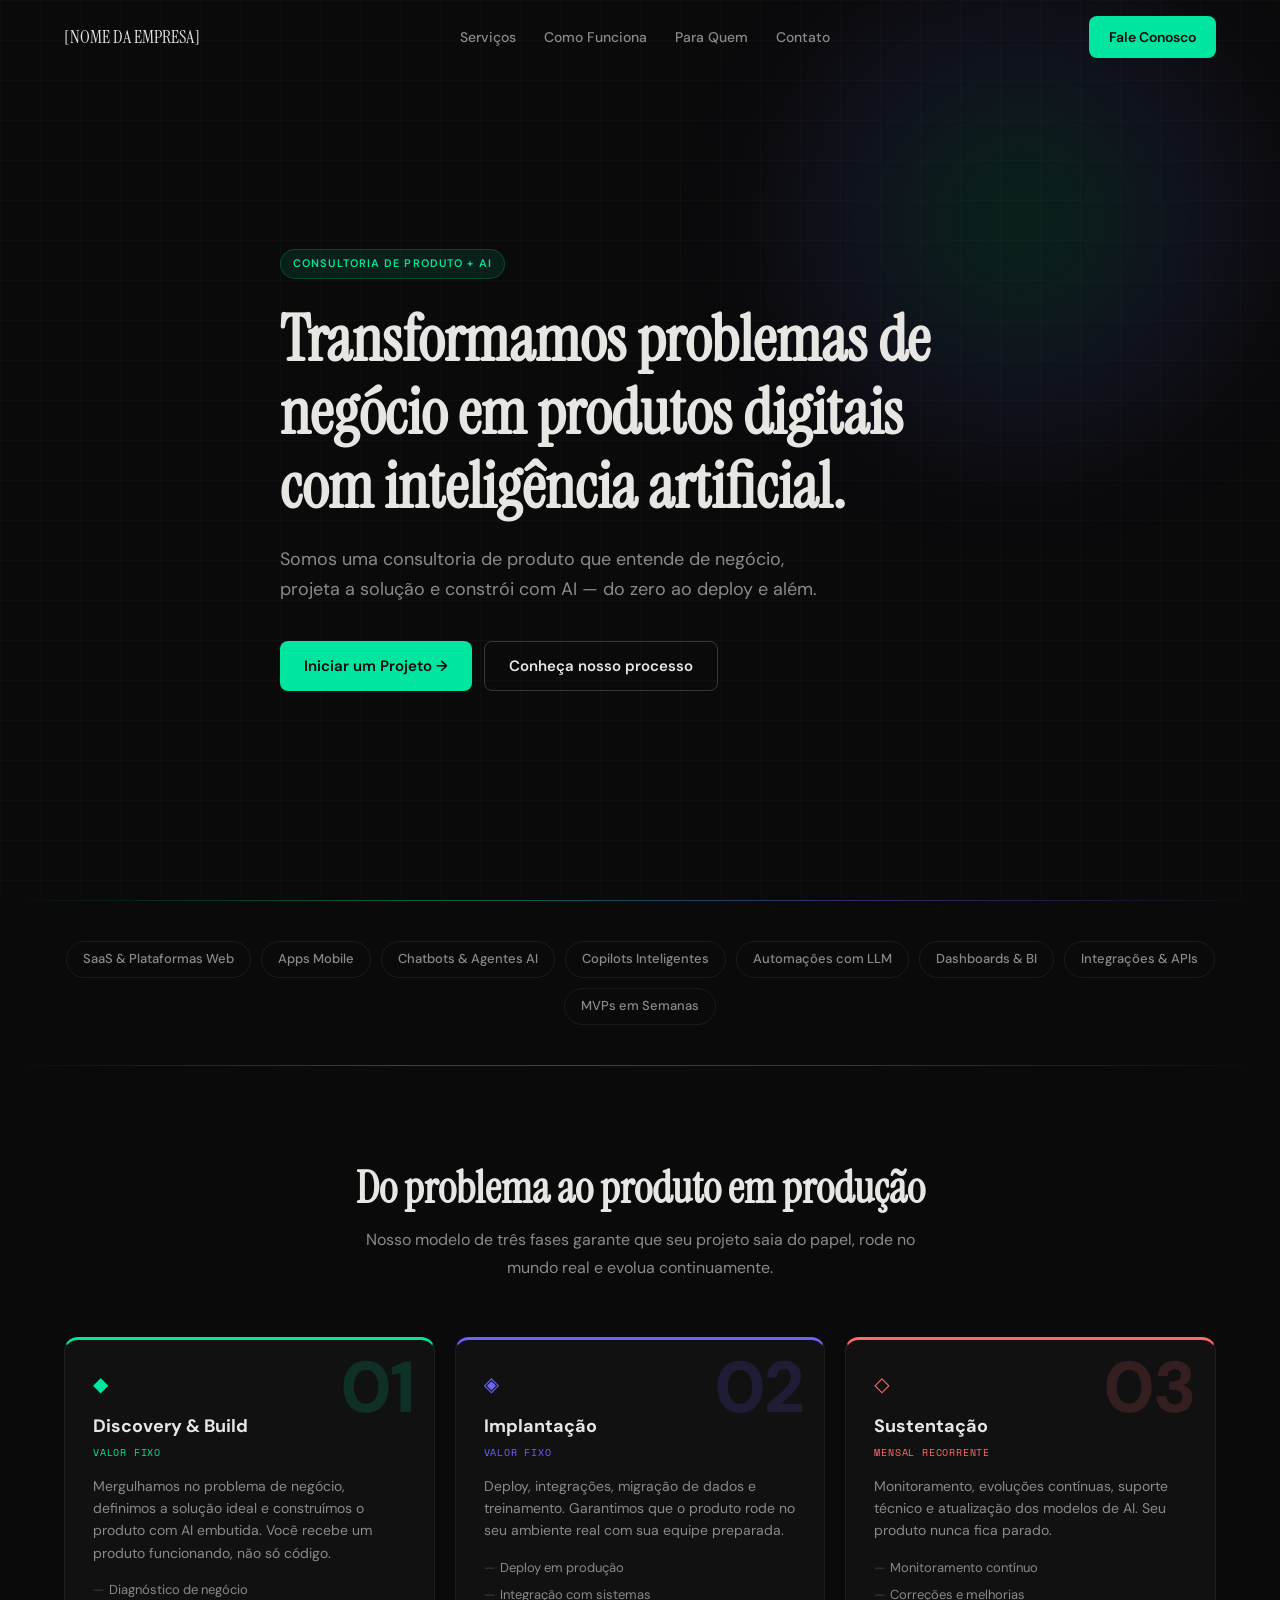
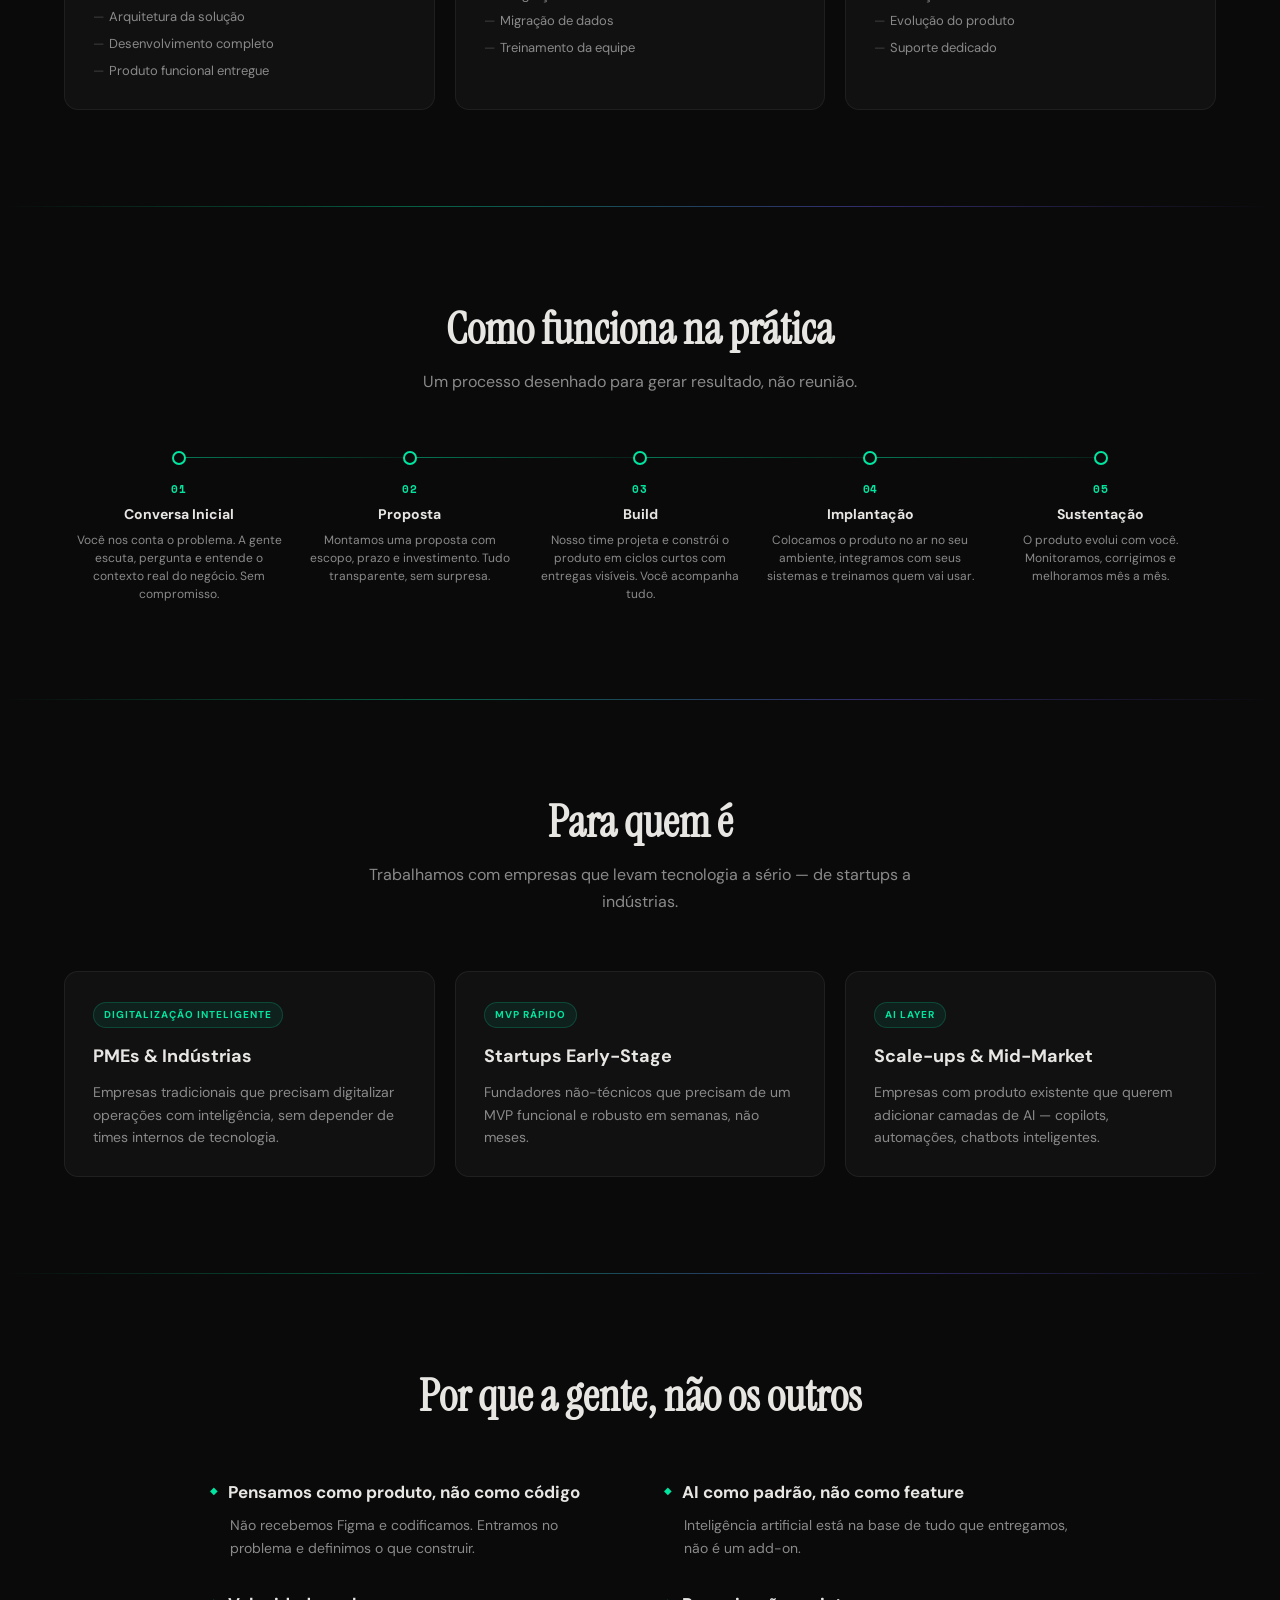
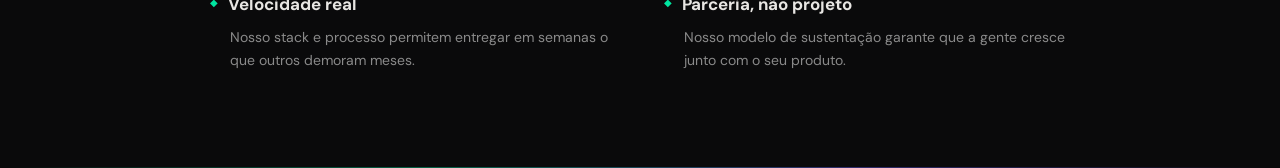
==== index.html @ 880e9a9a "feat: seções para quem e diferenciais" ====
<!DOCTYPE html>
<html lang="pt-BR">
<head>
  <meta charset="UTF-8" />
  <meta name="viewport" content="width=device-width, initial-scale=1.0" />
  <title>[NOME DA EMPRESA] — Consultoria de Produto + AI</title>
  <meta name="description" content="Construímos produtos digitais com AI embutida para empresas que precisam de resultado, não de código." />
  <link rel="preconnect" href="https://fonts.googleapis.com" />
  <link rel="preconnect" href="https://fonts.gstatic.com" crossorigin />
  <link href="https://fonts.googleapis.com/css2?family=Instrument+Serif:ital@0;1&family=DM+Sans:wght@300;400;500;600;700&family=Space+Mono:wght@400;700&display=swap" rel="stylesheet" />
  <link rel="stylesheet" href="styles.css" />
  <noscript>
    <style>.reveal { opacity: 1 !important; transform: none !important; }</style>
  </noscript>
</head>
<body>
  <nav class="navbar" id="navbar">
    <div class="container navbar__inner">
      <a href="#" class="navbar__logo">[NOME DA EMPRESA]</a>
      <ul class="navbar__links" id="navLinks">
        <li><a href="#servicos">Serviços</a></li>
        <li><a href="#como-funciona">Como Funciona</a></li>
        <li><a href="#para-quem">Para Quem</a></li>
        <li><a href="#contato">Contato</a></li>
      </ul>
      <a href="#contato" class="btn btn--primary navbar__cta">Fale Conosco</a>
      <button class="navbar__hamburger" id="hamburger" aria-label="Abrir menu" aria-expanded="false">
        <span></span><span></span><span></span>
      </button>
    </div>
  </nav>
  <section id="hero" class="hero">
    <div class="container hero__inner">
      <div class="hero__content reveal">
        <span class="hero__tag">Consultoria de Produto + AI</span>
        <h1 class="hero__title">Transformamos problemas de negócio em produtos digitais com inteligência artificial.</h1>
        <p class="hero__subtitle">Somos uma consultoria de produto que entende de negócio, projeta a solução e constrói com AI — do zero ao deploy e além.</p>
        <div class="hero__buttons">
          <a href="#contato" class="btn btn--primary">Iniciar um Projeto →</a>
          <a href="#como-funciona" class="btn btn--outline">Conheça nosso processo</a>
        </div>
      </div>
    </div>
    <div class="hero__orb" aria-hidden="true"></div>
  </section>
  <div class="glow-divider"></div>
  <section class="capabilities">
    <div class="container">
      <div class="capabilities__track reveal">
        <span class="cap-tag">SaaS & Plataformas Web</span>
        <span class="cap-tag">Apps Mobile</span>
        <span class="cap-tag">Chatbots & Agentes AI</span>
        <span class="cap-tag">Copilots Inteligentes</span>
        <span class="cap-tag">Automações com LLM</span>
        <span class="cap-tag">Dashboards & BI</span>
        <span class="cap-tag">Integrações & APIs</span>
        <span class="cap-tag">MVPs em Semanas</span>
      </div>
    </div>
  </section>
  <div class="glow-divider"></div>
  <section id="servicos" class="section-services">
    <div class="container">
      <div class="section-header reveal">
        <h2 class="section-title">Do problema ao produto em produção</h2>
        <p class="section-subtitle">Nosso modelo de três fases garante que seu projeto saia do papel, rode no mundo real e evolua continuamente.</p>
      </div>
      <div class="phases-grid">

        <article class="phase-card reveal reveal-delay-1" data-accent="green">
          <div class="phase-card__num" aria-hidden="true">01</div>
          <div class="phase-card__icon">◆</div>
          <h3 class="phase-card__title">Discovery & Build</h3>
          <p class="phase-card__model">Valor fixo</p>
          <p class="phase-card__desc">Mergulhamos no problema de negócio, definimos a solução ideal e construímos o produto com AI embutida. Você recebe um produto funcionando, não só código.</p>
          <ul class="phase-card__list">
            <li>Diagnóstico de negócio</li>
            <li>Arquitetura da solução</li>
            <li>Desenvolvimento completo</li>
            <li>Produto funcional entregue</li>
          </ul>
        </article>

        <article class="phase-card reveal reveal-delay-2" data-accent="purple">
          <div class="phase-card__num" aria-hidden="true">02</div>
          <div class="phase-card__icon">◈</div>
          <h3 class="phase-card__title">Implantação</h3>
          <p class="phase-card__model">Valor fixo</p>
          <p class="phase-card__desc">Deploy, integrações, migração de dados e treinamento. Garantimos que o produto rode no seu ambiente real com sua equipe preparada.</p>
          <ul class="phase-card__list">
            <li>Deploy em produção</li>
            <li>Integração com sistemas</li>
            <li>Migração de dados</li>
            <li>Treinamento da equipe</li>
          </ul>
        </article>

        <article class="phase-card reveal reveal-delay-3" data-accent="coral">
          <div class="phase-card__num" aria-hidden="true">03</div>
          <div class="phase-card__icon">◇</div>
          <h3 class="phase-card__title">Sustentação</h3>
          <p class="phase-card__model">Mensal recorrente</p>
          <p class="phase-card__desc">Monitoramento, evoluções contínuas, suporte técnico e atualização dos modelos de AI. Seu produto nunca fica parado.</p>
          <ul class="phase-card__list">
            <li>Monitoramento contínuo</li>
            <li>Correções e melhorias</li>
            <li>Evolução do produto</li>
            <li>Suporte dedicado</li>
          </ul>
        </article>

      </div>
    </div>
  </section>
  <div class="glow-divider"></div>
  <section id="como-funciona" class="section-how">
    <div class="container">
      <div class="section-header reveal">
        <h2 class="section-title">Como funciona na prática</h2>
        <p class="section-subtitle">Um processo desenhado para gerar resultado, não reunião.</p>
      </div>
      <div class="timeline reveal">
        <div class="timeline__step">
          <div class="timeline__dot" aria-hidden="true"></div>
          <div class="timeline__connector" aria-hidden="true"></div>
          <div class="timeline__content">
            <span class="timeline__num">01</span>
            <h3 class="timeline__title">Conversa Inicial</h3>
            <p class="timeline__desc">Você nos conta o problema. A gente escuta, pergunta e entende o contexto real do negócio. Sem compromisso.</p>
          </div>
        </div>
        <div class="timeline__step">
          <div class="timeline__dot" aria-hidden="true"></div>
          <div class="timeline__connector" aria-hidden="true"></div>
          <div class="timeline__content">
            <span class="timeline__num">02</span>
            <h3 class="timeline__title">Proposta</h3>
            <p class="timeline__desc">Montamos uma proposta com escopo, prazo e investimento. Tudo transparente, sem surpresa.</p>
          </div>
        </div>
        <div class="timeline__step">
          <div class="timeline__dot" aria-hidden="true"></div>
          <div class="timeline__connector" aria-hidden="true"></div>
          <div class="timeline__content">
            <span class="timeline__num">03</span>
            <h3 class="timeline__title">Build</h3>
            <p class="timeline__desc">Nosso time projeta e constrói o produto em ciclos curtos com entregas visíveis. Você acompanha tudo.</p>
          </div>
        </div>
        <div class="timeline__step">
          <div class="timeline__dot" aria-hidden="true"></div>
          <div class="timeline__connector" aria-hidden="true"></div>
          <div class="timeline__content">
            <span class="timeline__num">04</span>
            <h3 class="timeline__title">Implantação</h3>
            <p class="timeline__desc">Colocamos o produto no ar no seu ambiente, integramos com seus sistemas e treinamos quem vai usar.</p>
          </div>
        </div>
        <div class="timeline__step">
          <div class="timeline__dot" aria-hidden="true"></div>
          <div class="timeline__content">
            <span class="timeline__num">05</span>
            <h3 class="timeline__title">Sustentação</h3>
            <p class="timeline__desc">O produto evolui com você. Monitoramos, corrigimos e melhoramos mês a mês.</p>
          </div>
        </div>
      </div>
    </div>
  </section>
  <div class="glow-divider"></div>

  <!-- PARA QUEM -->
  <section id="para-quem" class="section-for-whom">
    <div class="container">
      <div class="section-header reveal">
        <h2 class="section-title">Para quem é</h2>
        <p class="section-subtitle">Trabalhamos com empresas que levam tecnologia a sério — de startups a indústrias.</p>
      </div>
      <div class="segment-grid">

        <article class="segment-card reveal reveal-delay-1">
          <span class="segment-tag">Digitalização inteligente</span>
          <h3 class="segment-title">PMEs & Indústrias</h3>
          <p class="segment-desc">Empresas tradicionais que precisam digitalizar operações com inteligência, sem depender de times internos de tecnologia.</p>
        </article>

        <article class="segment-card reveal reveal-delay-2">
          <span class="segment-tag">MVP rápido</span>
          <h3 class="segment-title">Startups Early-Stage</h3>
          <p class="segment-desc">Fundadores não-técnicos que precisam de um MVP funcional e robusto em semanas, não meses.</p>
        </article>

        <article class="segment-card reveal reveal-delay-3">
          <span class="segment-tag">AI layer</span>
          <h3 class="segment-title">Scale-ups & Mid-Market</h3>
          <p class="segment-desc">Empresas com produto existente que querem adicionar camadas de AI — copilots, automações, chatbots inteligentes.</p>
        </article>

      </div>
    </div>
  </section>
  <div class="glow-divider"></div>

  <!-- DIFERENCIAIS -->
  <section class="section-differentials">
    <div class="container">
      <div class="section-header reveal">
        <h2 class="section-title">Por que a gente, não os outros</h2>
      </div>
      <div class="diff-grid">

        <div class="diff-item reveal reveal-delay-1">
          <h3 class="diff-title">Pensamos como produto, não como código</h3>
          <p class="diff-desc">Não recebemos Figma e codificamos. Entramos no problema e definimos o que construir.</p>
        </div>

        <div class="diff-item reveal reveal-delay-2">
          <h3 class="diff-title">AI como padrão, não como feature</h3>
          <p class="diff-desc">Inteligência artificial está na base de tudo que entregamos, não é um add-on.</p>
        </div>

        <div class="diff-item reveal reveal-delay-1">
          <h3 class="diff-title">Velocidade real</h3>
          <p class="diff-desc">Nosso stack e processo permitem entregar em semanas o que outros demoram meses.</p>
        </div>

        <div class="diff-item reveal reveal-delay-2">
          <h3 class="diff-title">Parceria, não projeto</h3>
          <p class="diff-desc">Nosso modelo de sustentação garante que a gente cresce junto com o seu produto.</p>
        </div>

      </div>
    </div>
  </section>
  <div class="glow-divider"></div>

  <script src="main.js"></script>
</body>
</html>
---- styles.css ----
/* =====================
   DESIGN SYSTEM
   ===================== */
:root {
  --bg-primary: #0A0A0B;
  --bg-card: rgba(255, 255, 255, 0.03);
  --text-primary: #E8E6E3;
  --text-secondary: #8A8A8A;
  --accent-green: #00E5A0;
  --accent-purple: #6C63FF;
  --accent-coral: #FF6B6B;
  --border-subtle: rgba(255, 255, 255, 0.07);
  --border-card: rgba(255, 255, 255, 0.06);
  --max-width: 1200px;
  --font-display: 'Instrument Serif', Georgia, serif;
  --font-body: 'DM Sans', system-ui, sans-serif;
  --font-mono: 'Space Mono', monospace;
}

/* =====================
   RESET & BASE
   ===================== */
*, *::before, *::after { box-sizing: border-box; margin: 0; padding: 0; }
html { scroll-behavior: smooth; }
body {
  background-color: var(--bg-primary);
  color: var(--text-primary);
  font-family: var(--font-body);
  font-size: 16px;
  line-height: 1.6;
  overflow-x: hidden;
}

/* Background grid global */
body::before {
  content: '';
  position: fixed;
  inset: 0;
  background-image:
    linear-gradient(rgba(255,255,255,0.02) 1px, transparent 1px),
    linear-gradient(90deg, rgba(255,255,255,0.02) 1px, transparent 1px);
  background-size: 40px 40px;
  pointer-events: none;
  z-index: 0;
}

/* =====================
   LAYOUT UTILITIES
   ===================== */
.container {
  max-width: var(--max-width);
  margin: 0 auto;
  padding: 0 24px;
  position: relative;
  z-index: 1;
}
section { position: relative; z-index: 1; }

/* =====================
   GLOW DIVIDER
   ===================== */
.glow-divider {
  height: 1px;
  background: linear-gradient(90deg, transparent, var(--accent-green), var(--accent-purple), transparent);
  opacity: 0.4;
  margin: 0;
}

/* =====================
   SCROLL ANIMATION
   ===================== */
.reveal {
  opacity: 0;
  transform: translateY(24px);
  transition: opacity 0.6s ease, transform 0.6s ease;
}
.reveal.visible {
  opacity: 1;
  transform: translateY(0);
}
.reveal-delay-1 { transition-delay: 0.1s; }
.reveal-delay-2 { transition-delay: 0.2s; }
.reveal-delay-3 { transition-delay: 0.3s; }
.reveal-delay-4 { transition-delay: 0.4s; }
.reveal-delay-5 { transition-delay: 0.5s; }

/* Fallback for no-JS and reduced motion */
@media (prefers-reduced-motion: reduce) {
  .reveal {
    opacity: 1;
    transform: none;
    transition: none;
  }
}

/* =====================
   NAVBAR
   ===================== */
.navbar {
  position: fixed;
  top: 0; left: 0; right: 0;
  z-index: 100;
  padding: 16px 0;
  transition: background 0.3s ease, backdrop-filter 0.3s ease, border-color 0.3s ease;
  border-bottom: 1px solid transparent;
}
.navbar.scrolled {
  background: rgba(10, 10, 11, 0.8);
  backdrop-filter: blur(12px);
  -webkit-backdrop-filter: blur(12px);
  border-bottom-color: var(--border-subtle);
}
.navbar__inner {
  display: flex;
  align-items: center;
  gap: 32px;
}
.navbar__logo {
  font-family: var(--font-display);
  font-size: 18px;
  color: var(--text-primary);
  text-decoration: none;
  white-space: nowrap;
}
.navbar__links {
  display: flex;
  list-style: none;
  gap: 28px;
  margin: 0 auto;
}
.navbar__links a {
  color: var(--text-secondary);
  text-decoration: none;
  font-size: 14px;
  font-weight: 500;
  transition: color 0.2s;
}
.navbar__links a:hover { color: var(--text-primary); }
.navbar__cta { flex-shrink: 0; }
.navbar__hamburger {
  display: none;
  flex-direction: column;
  gap: 5px;
  background: none;
  border: none;
  cursor: pointer;
  padding: 4px;
  margin-left: auto;
}
.navbar__hamburger span {
  display: block;
  width: 22px; height: 2px;
  background: var(--text-primary);
  border-radius: 2px;
  transition: transform 0.3s, opacity 0.3s;
}
.navbar__hamburger.open span:nth-child(1) { transform: translateY(7px) rotate(45deg); }
.navbar__hamburger.open span:nth-child(2) { opacity: 0; }
.navbar__hamburger.open span:nth-child(3) { transform: translateY(-7px) rotate(-45deg); }

/* =====================
   BUTTONS (global)
   ===================== */
.btn {
  display: inline-flex;
  align-items: center;
  gap: 6px;
  padding: 10px 20px;
  border-radius: 8px;
  font-family: var(--font-body);
  font-size: 14px;
  font-weight: 600;
  text-decoration: none;
  cursor: pointer;
  border: none;
  transition: transform 0.2s ease, box-shadow 0.2s ease, background 0.2s ease;
}
.btn:hover { transform: scale(1.03); }
.btn--primary {
  background: var(--accent-green);
  color: #0A0A0B;
}
.btn--primary:hover {
  box-shadow: 0 0 20px rgba(0, 229, 160, 0.4);
}
.btn--outline {
  background: transparent;
  color: var(--text-primary);
  border: 1.5px solid rgba(232, 230, 227, 0.2);
}
.btn--outline:hover {
  border-color: rgba(232, 230, 227, 0.5);
}

/* =====================
   MOBILE NAV
   ===================== */
@media (max-width: 768px) {
  .navbar__links {
    position: fixed;
    top: 0; left: 0; right: 0;
    flex-direction: column;
    background: rgba(10, 10, 11, 0.97);
    backdrop-filter: blur(16px);
    padding: 80px 24px 32px;
    gap: 20px;
    transform: translateY(-100%);
    transition: transform 0.3s ease, visibility 0.3s ease;
    z-index: 99;
    visibility: hidden;
    pointer-events: none;
  }
  .navbar__links.open {
    transform: translateY(0);
    visibility: visible;
    pointer-events: auto;
  }
  .navbar__links a { font-size: 18px; }
  .navbar__cta { display: none; }
  .navbar__hamburger { display: flex; }
}

/* =====================
   HERO
   ===================== */
.hero {
  min-height: 100vh;
  display: flex;
  align-items: center;
  padding: 120px 0 80px;
  position: relative;
  overflow: hidden;
}
.hero__inner {
  position: relative;
  z-index: 2;
}
.hero__content {
  max-width: 720px;
}
.hero__tag {
  display: inline-block;
  font-size: 11px;
  font-weight: 600;
  letter-spacing: 0.1em;
  text-transform: uppercase;
  color: var(--accent-green);
  background: rgba(0, 229, 160, 0.1);
  border: 1px solid rgba(0, 229, 160, 0.2);
  padding: 5px 12px;
  border-radius: 20px;
  margin-bottom: 24px;
}
.hero__title {
  font-family: var(--font-display);
  font-size: clamp(36px, 5vw, 64px);
  line-height: 1.15;
  color: var(--text-primary);
  margin-bottom: 20px;
}
.hero__subtitle {
  font-size: 18px;
  color: var(--text-secondary);
  max-width: 560px;
  margin-bottom: 36px;
  line-height: 1.7;
}
.hero__buttons {
  display: flex;
  gap: 12px;
  flex-wrap: wrap;
}
.hero__buttons .btn { font-size: 15px; padding: 12px 24px; }

/* Orb decorativo */
.hero__orb {
  position: absolute;
  top: -80px;
  right: -40px;
  width: 600px;
  height: 600px;
  border-radius: 50%;
  background: radial-gradient(
    circle,
    rgba(0, 229, 160, 0.12) 0%,
    rgba(108, 99, 255, 0.07) 45%,
    transparent 70%
  );
  filter: blur(40px);
  pointer-events: none;
  z-index: 1;
}

@media (max-width: 768px) {
  .hero { padding: 100px 0 60px; }
  .hero__subtitle { font-size: 16px; }
  .hero__orb { width: 300px; height: 300px; top: -40px; right: -80px; }
}

/* =====================
   CAPABILITIES BAR
   ===================== */
.capabilities {
  padding: 40px 0;
}
.capabilities__track {
  display: flex;
  flex-wrap: wrap;
  gap: 10px;
  justify-content: center;
}
.cap-tag {
  font-size: 13px;
  font-weight: 500;
  color: var(--text-secondary);
  border: 1px solid var(--border-subtle);
  padding: 7px 16px;
  border-radius: 20px;
  cursor: default;
  transition: color 0.2s, border-color 0.2s;
  white-space: nowrap;
}
.cap-tag:hover {
  color: var(--accent-green);
  border-color: rgba(0, 229, 160, 0.4);
}

@media (max-width: 768px) {
  .capabilities__track {
    flex-wrap: nowrap;
    overflow-x: auto;
    justify-content: flex-start;
    padding-bottom: 8px;
    scrollbar-width: none;
  }
  .capabilities__track::-webkit-scrollbar { display: none; }
}

/* =====================
   SECTION SHARED
   ===================== */
.section-services,
.section-how,
.section-for-whom,
.section-differentials,
.section-cta {
  padding: 96px 0;
}
.section-header {
  text-align: center;
  margin-bottom: 56px;
}
.section-title {
  font-family: var(--font-display);
  font-size: clamp(28px, 3.5vw, 44px);
  color: var(--text-primary);
  margin-bottom: 12px;
  line-height: 1.2;
}
.section-subtitle {
  font-size: 16px;
  color: var(--text-secondary);
  max-width: 560px;
  margin: 0 auto;
  line-height: 1.7;
}

/* =====================
   PHASE CARDS
   ===================== */
.phases-grid {
  display: grid;
  grid-template-columns: repeat(3, 1fr);
  gap: 20px;
}
.phase-card {
  background: var(--bg-card);
  border: 1px solid var(--border-card);
  border-radius: 14px;
  padding: 28px;
  position: relative;
  overflow: hidden;
  transition: transform 0.25s ease, border-top-color 0.25s ease;
}
/* Top border accent via data-accent */
.phase-card[data-accent="green"] { border-top: 3px solid var(--accent-green); }
.phase-card[data-accent="purple"] { border-top: 3px solid var(--accent-purple); }
.phase-card[data-accent="coral"]  { border-top: 3px solid var(--accent-coral); }

.phase-card:hover { transform: translateY(-4px); }

.phase-card__num {
  position: absolute;
  top: 12px; right: 20px;
  font-family: var(--font-body);
  font-size: 72px;
  font-weight: 800;
  line-height: 1;
  opacity: 0.06;
  color: var(--text-primary);
  pointer-events: none;
  user-select: none;
}
.phase-card[data-accent="green"] .phase-card__num { color: var(--accent-green); opacity: 0.15; }
.phase-card[data-accent="purple"] .phase-card__num { color: var(--accent-purple); opacity: 0.15; }
.phase-card[data-accent="coral"]  .phase-card__num { color: var(--accent-coral); opacity: 0.15; }

.phase-card__icon {
  font-size: 20px;
  margin-bottom: 12px;
}
.phase-card[data-accent="green"] .phase-card__icon { color: var(--accent-green); }
.phase-card[data-accent="purple"] .phase-card__icon { color: var(--accent-purple); }
.phase-card[data-accent="coral"]  .phase-card__icon { color: var(--accent-coral); }

.phase-card__title {
  font-size: 18px;
  font-weight: 700;
  color: var(--text-primary);
  margin-bottom: 4px;
}
.phase-card__model {
  font-family: var(--font-mono);
  font-size: 10px;
  letter-spacing: 0.08em;
  text-transform: uppercase;
  margin-bottom: 14px;
}
.phase-card[data-accent="green"] .phase-card__model { color: var(--accent-green); }
.phase-card[data-accent="purple"] .phase-card__model { color: var(--accent-purple); }
.phase-card[data-accent="coral"]  .phase-card__model { color: var(--accent-coral); }

.phase-card__desc {
  font-size: 14px;
  color: var(--text-secondary);
  line-height: 1.6;
  margin-bottom: 16px;
}
.phase-card__list {
  list-style: none;
  display: flex;
  flex-direction: column;
  gap: 6px;
}
.phase-card__list li {
  font-size: 13px;
  color: var(--text-secondary);
  padding-left: 16px;
  position: relative;
}
.phase-card__list li::before {
  content: '—';
  position: absolute;
  left: 0;
  opacity: 0.4;
}

@media (max-width: 1024px) {
  .phases-grid { grid-template-columns: repeat(2, 1fr); }
}
@media (max-width: 768px) {
  .phases-grid { grid-template-columns: 1fr; }
  .section-services, .section-how, .section-for-whom, .section-differentials, .section-cta { padding: 64px 0; }
}

/* =====================
   TIMELINE — HORIZONTAL (desktop) / VERTICAL (mobile)
   ===================== */
.timeline {
  display: flex;
  flex-direction: row;
  gap: 0;
  position: relative;
}
.timeline__step {
  flex: 1;
  display: flex;
  flex-direction: column;
  align-items: center;
  position: relative;
}
.timeline__dot {
  width: 14px; height: 14px;
  border-radius: 50%;
  border: 2px solid var(--accent-green);
  background: var(--bg-primary);
  position: relative;
  z-index: 2;
  flex-shrink: 0;
}
.timeline__connector {
  position: absolute;
  top: 6px;
  left: 50%;
  width: 100%;
  height: 1px;
  background: linear-gradient(90deg, rgba(0,229,160,0.5), rgba(0,229,160,0.1));
  z-index: 1;
}
.timeline__step:last-child .timeline__connector { display: none; }

.timeline__content {
  margin-top: 16px;
  text-align: center;
  padding: 0 8px;
}
.timeline__num {
  font-family: var(--font-mono);
  font-size: 11px;
  color: var(--accent-green);
  font-weight: 700;
  letter-spacing: 0.08em;
  display: block;
  margin-bottom: 4px;
}
.timeline__title {
  font-size: 14px;
  font-weight: 700;
  color: var(--text-primary);
  margin-bottom: 6px;
}
.timeline__desc {
  font-size: 12px;
  color: var(--text-secondary);
  line-height: 1.5;
}

/* Vertical no mobile */
@media (max-width: 768px) {
  .timeline {
    flex-direction: column;
    padding-left: 20px;
    gap: 0;
  }
  .timeline__step {
    flex-direction: row;
    align-items: flex-start;
    gap: 16px;
    padding-bottom: 28px;
  }
  .timeline__step:last-child { padding-bottom: 0; }
  .timeline__dot {
    margin-top: 3px;
    flex-shrink: 0;
  }
  .timeline__connector {
    top: 14px;
    left: 6px;
    width: 1px;
    height: 100%;
    background: linear-gradient(180deg, rgba(0,229,160,0.5), rgba(0,229,160,0.1));
  }
  .timeline__content {
    margin-top: 0;
    text-align: left;
    padding: 0;
  }
}

/* =====================
   SEGMENT CARDS (Para Quem)
   ===================== */
.segment-grid {
  display: grid;
  grid-template-columns: repeat(3, 1fr);
  gap: 20px;
}
.segment-card {
  background: var(--bg-card);
  border: 1px solid var(--border-card);
  border-radius: 14px;
  padding: 28px;
  transition: border-color 0.25s ease;
}
.segment-card:hover {
  border-color: rgba(0, 229, 160, 0.35);
}
.segment-tag {
  display: inline-block;
  font-size: 10px;
  font-weight: 700;
  letter-spacing: 0.1em;
  text-transform: uppercase;
  color: var(--accent-green);
  background: rgba(0, 229, 160, 0.08);
  border: 1px solid rgba(0, 229, 160, 0.2);
  padding: 4px 10px;
  border-radius: 20px;
  margin-bottom: 14px;
}
.segment-title {
  font-size: 18px;
  font-weight: 700;
  color: var(--text-primary);
  margin-bottom: 10px;
}
.segment-desc {
  font-size: 14px;
  color: var(--text-secondary);
  line-height: 1.6;
}

@media (max-width: 1024px) {
  .segment-grid { grid-template-columns: repeat(2, 1fr); }
}
@media (max-width: 768px) {
  .segment-grid { grid-template-columns: 1fr; }
}

/* =====================
   DIFERENCIAIS (2×2 grid)
   ===================== */
.diff-grid {
  display: grid;
  grid-template-columns: repeat(2, 1fr);
  gap: 32px 48px;
  max-width: 860px;
  margin: 0 auto;
}
.diff-item {}
.diff-title {
  font-size: 17px;
  font-weight: 700;
  color: var(--text-primary);
  margin-bottom: 8px;
  display: flex;
  align-items: flex-start;
  gap: 10px;
}
.diff-title::before {
  content: '◆';
  color: var(--accent-green);
  font-size: 10px;
  margin-top: 4px;
  flex-shrink: 0;
}
.diff-desc {
  font-size: 14px;
  color: var(--text-secondary);
  line-height: 1.6;
  padding-left: 20px;
}

@media (max-width: 768px) {
  .diff-grid { grid-template-columns: 1fr; gap: 24px; }
}
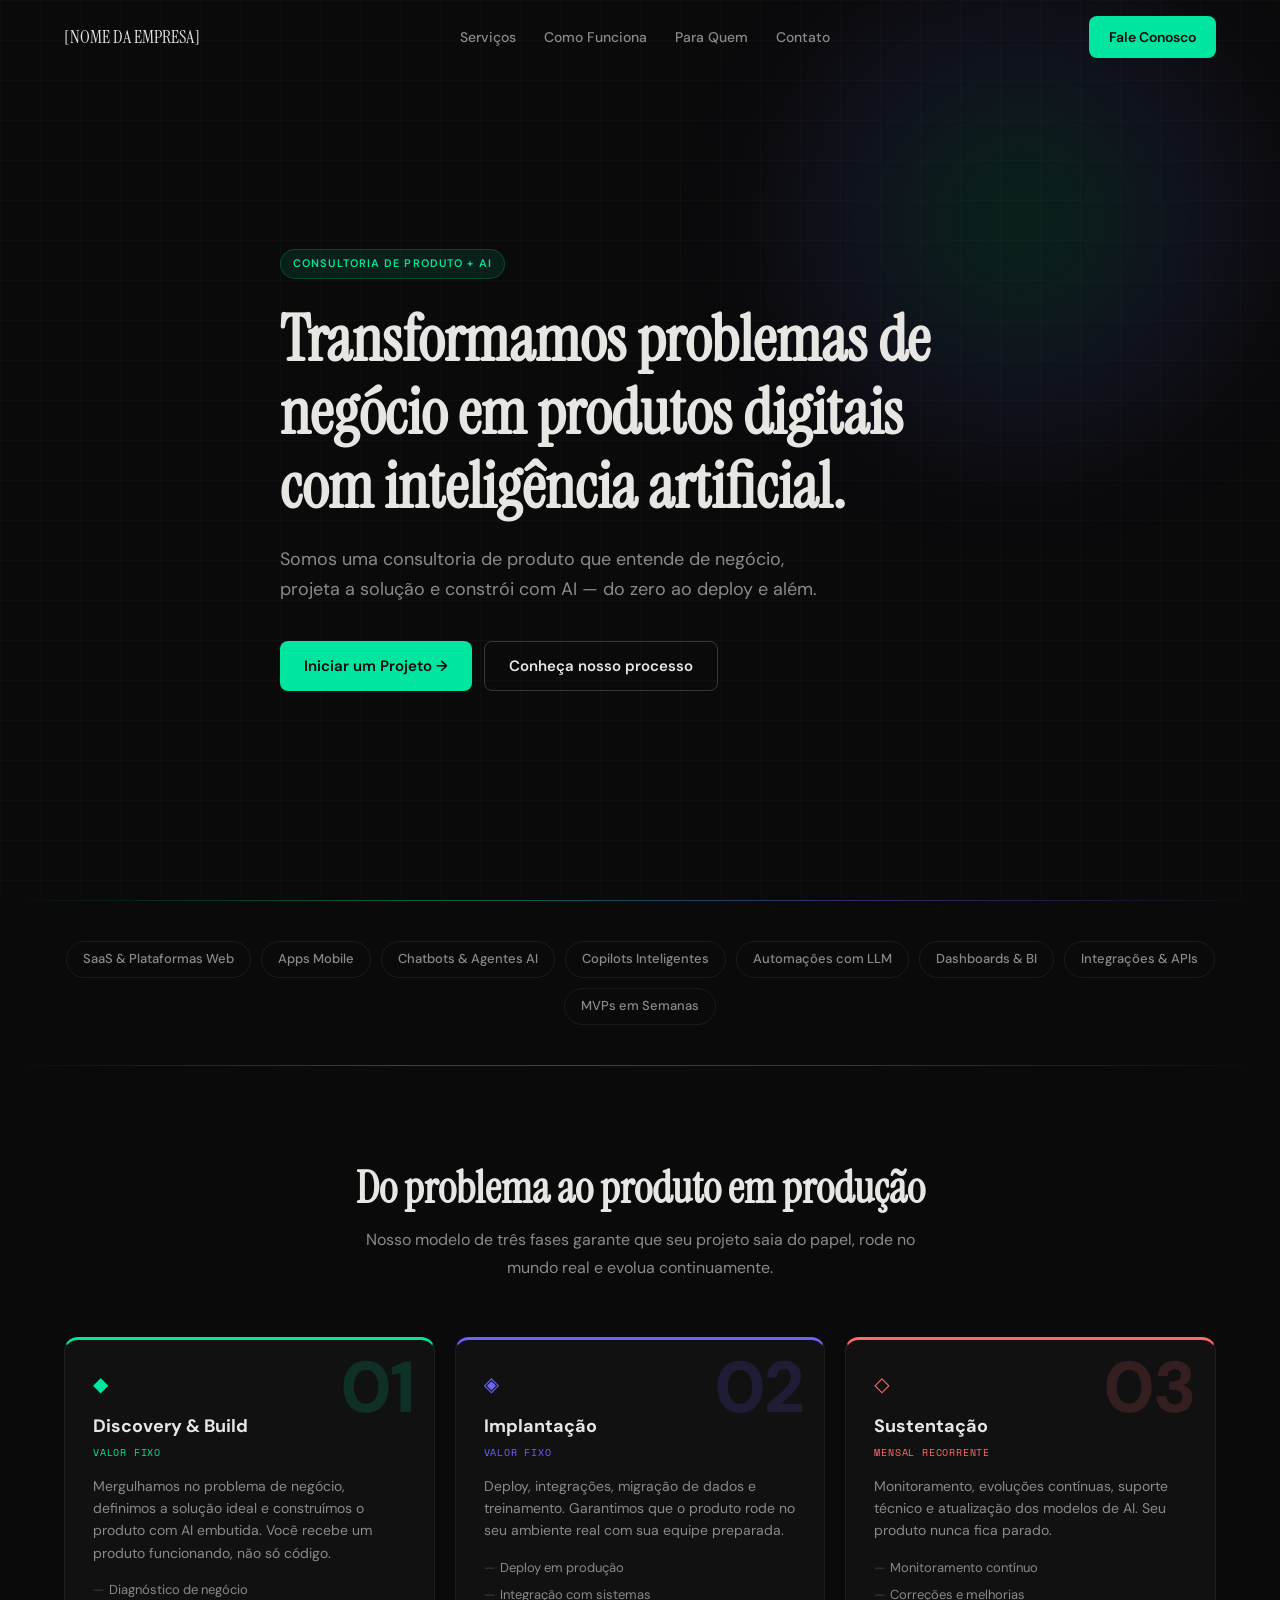
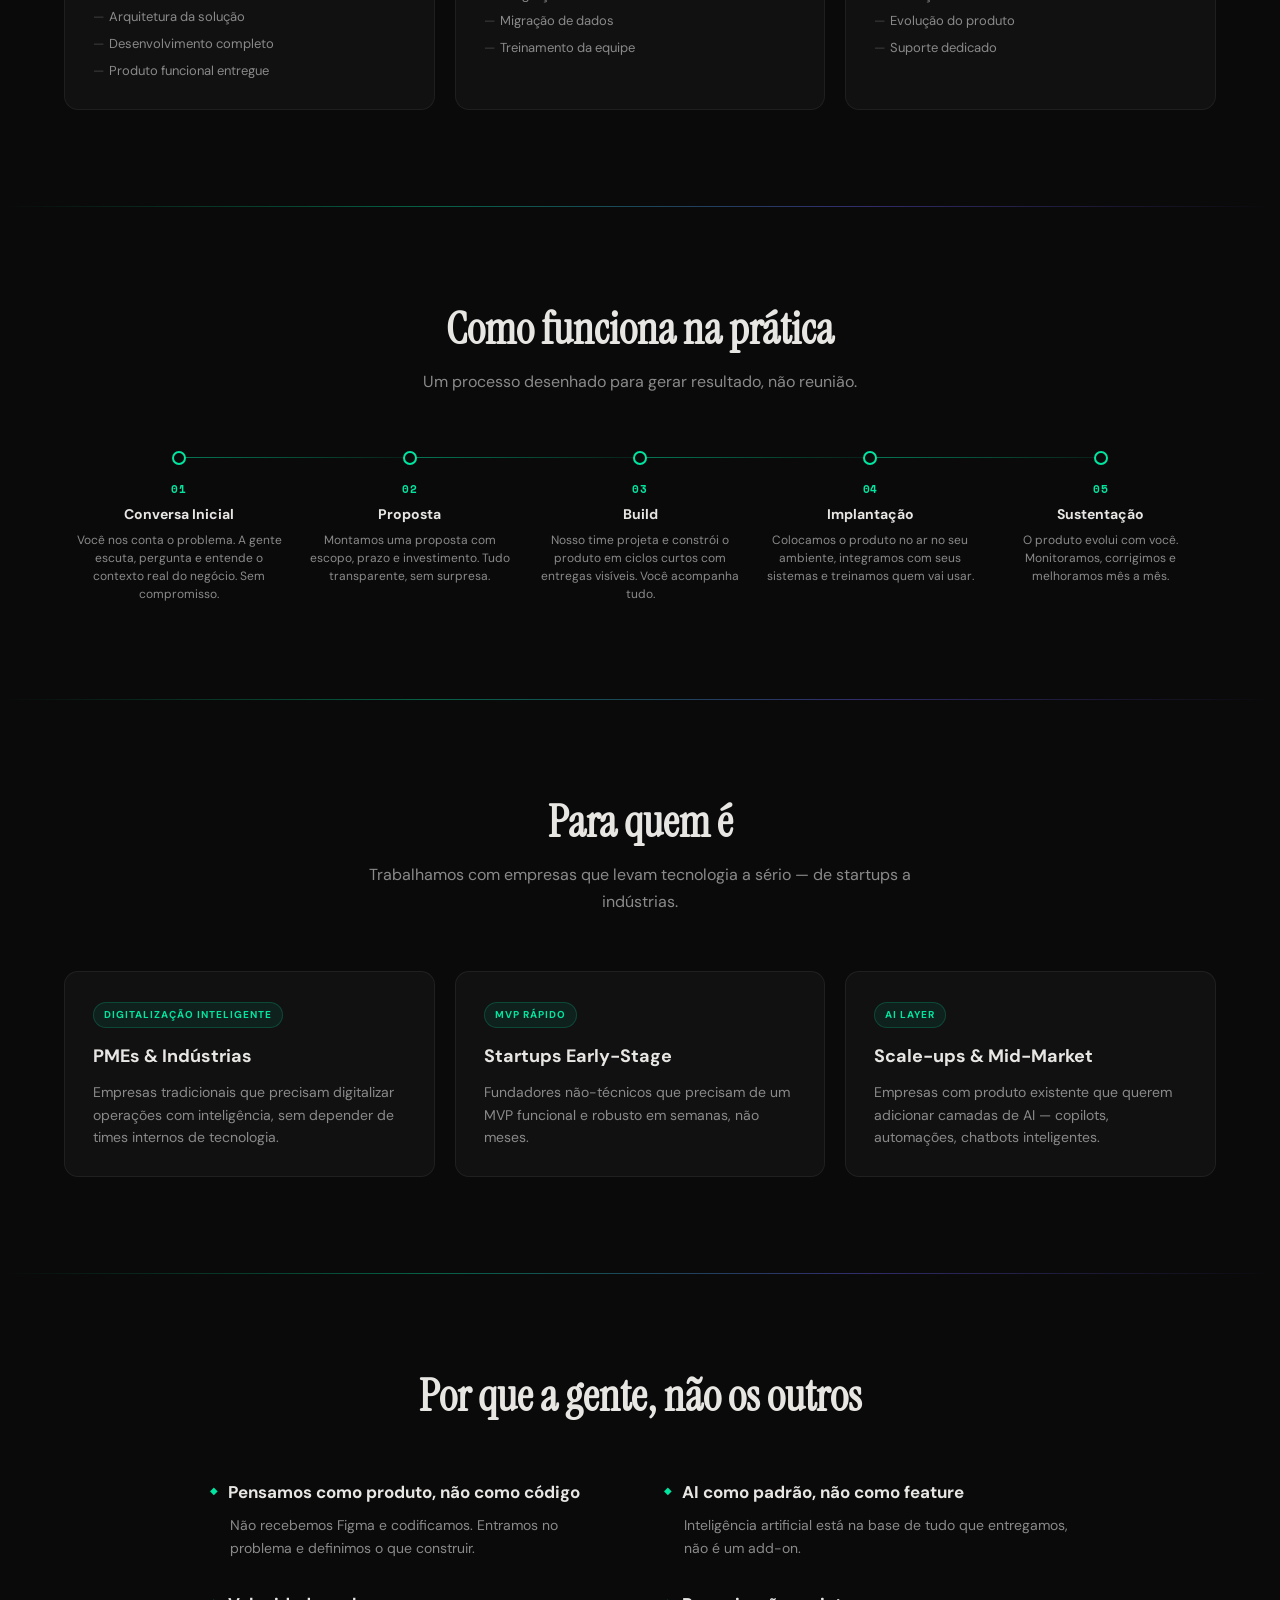
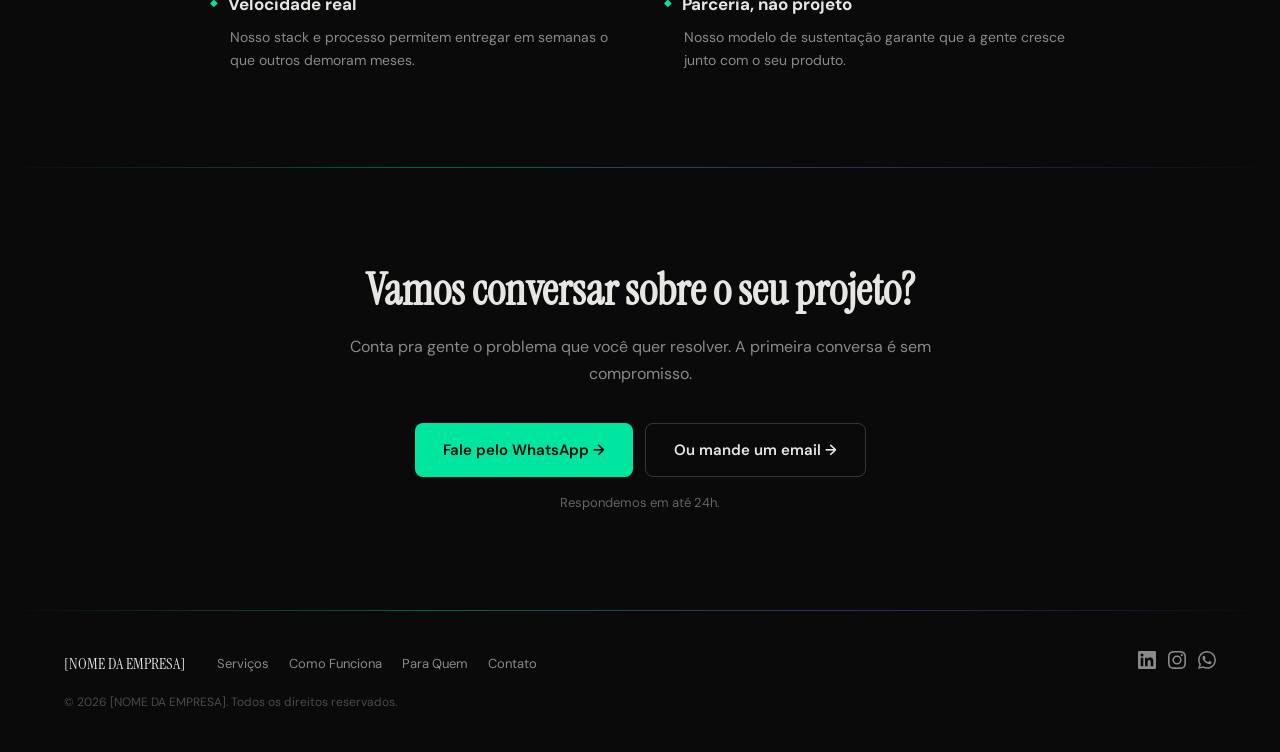
==== commit e1e51263: "feat: seção CTA final e footer com ícones sociais" ====
--- a/index.html
+++ b/index.html
@@ -234,6 +234,47 @@
   </section>
   <div class="glow-divider"></div>
 
+  <!-- CTA FINAL -->
+  <section id="contato" class="section-cta">
+    <div class="container">
+      <div class="cta-inner reveal">
+        <h2 class="cta-title">Vamos conversar sobre o seu projeto?</h2>
+        <p class="cta-subtitle">Conta pra gente o problema que você quer resolver. A primeira conversa é sem compromisso.</p>
+        <div class="cta-buttons">
+          <a href="https://wa.me/5515999999999" class="btn btn--primary btn--large" target="_blank" rel="noopener noreferrer">Fale pelo WhatsApp →</a>
+          <a href="mailto:contato@empresa.com" class="btn btn--outline btn--large">Ou mande um email →</a>
+        </div>
+        <p class="cta-note">Respondemos em até 24h.</p>
+      </div>
+    </div>
+  </section>
+
+  <!-- FOOTER -->
+  <footer class="footer">
+    <div class="glow-divider"></div>
+    <div class="container footer__inner">
+      <a href="#" class="footer__logo">[NOME DA EMPRESA]</a>
+      <nav class="footer__links" aria-label="Links do rodapé">
+        <a href="#servicos">Serviços</a>
+        <a href="#como-funciona">Como Funciona</a>
+        <a href="#para-quem">Para Quem</a>
+        <a href="#contato">Contato</a>
+      </nav>
+      <div class="footer__social">
+        <a href="#" aria-label="LinkedIn" target="_blank" rel="noopener noreferrer">
+          <svg width="18" height="18" viewBox="0 0 24 24" fill="currentColor" aria-hidden="true"><path d="M20.447 20.452h-3.554v-5.569c0-1.328-.027-3.037-1.852-3.037-1.853 0-2.136 1.445-2.136 2.939v5.667H9.351V9h3.414v1.561h.046c.477-.9 1.637-1.85 3.37-1.85 3.601 0 4.267 2.37 4.267 5.455v6.286zM5.337 7.433a2.062 2.062 0 0 1-2.063-2.065 2.064 2.064 0 1 1 2.063 2.065zm1.782 13.019H3.555V9h3.564v11.452zM22.225 0H1.771C.792 0 0 .774 0 1.729v20.542C0 23.227.792 24 1.771 24h20.451C23.2 24 24 23.227 24 22.271V1.729C24 .774 23.2 0 22.222 0h.003z"/></svg>
+        </a>
+        <a href="#" aria-label="Instagram" target="_blank" rel="noopener noreferrer">
+          <svg width="18" height="18" viewBox="0 0 24 24" fill="currentColor" aria-hidden="true"><path d="M12 2.163c3.204 0 3.584.012 4.85.07 3.252.148 4.771 1.691 4.919 4.919.058 1.265.069 1.645.069 4.849 0 3.205-.012 3.584-.069 4.849-.149 3.225-1.664 4.771-4.919 4.919-1.266.058-1.644.07-4.85.07-3.204 0-3.584-.012-4.849-.07-3.26-.149-4.771-1.699-4.919-4.92-.058-1.265-.07-1.644-.07-4.849 0-3.204.013-3.583.07-4.849.149-3.227 1.664-4.771 4.919-4.919 1.266-.057 1.645-.069 4.849-.069zm0-2.163c-3.259 0-3.667.014-4.947.072-4.358.2-6.78 2.618-6.98 6.98-.059 1.281-.073 1.689-.073 4.948 0 3.259.014 3.668.072 4.948.2 4.358 2.618 6.78 6.98 6.98 1.281.058 1.689.072 4.948.072 3.259 0 3.668-.014 4.948-.072 4.354-.2 6.782-2.618 6.979-6.98.059-1.28.073-1.689.073-4.948 0-3.259-.014-3.667-.072-4.947-.196-4.354-2.617-6.78-6.979-6.98-1.281-.059-1.69-.073-4.949-.073zm0 5.838a6.162 6.162 0 1 0 0 12.324 6.162 6.162 0 0 0 0-12.324zM12 16a4 4 0 1 1 0-8 4 4 0 0 1 0 8zm6.406-11.845a1.44 1.44 0 1 0 0 2.881 1.44 1.44 0 0 0 0-2.881z"/></svg>
+        </a>
+        <a href="https://wa.me/5515999999999" aria-label="WhatsApp" target="_blank" rel="noopener noreferrer">
+          <svg width="18" height="18" viewBox="0 0 24 24" fill="currentColor" aria-hidden="true"><path d="M17.472 14.382c-.297-.149-1.758-.867-2.03-.967-.273-.099-.471-.148-.67.15-.197.297-.767.966-.94 1.164-.173.199-.347.223-.644.075-.297-.15-1.255-.463-2.39-1.475-.883-.788-1.48-1.761-1.653-2.059-.173-.297-.018-.458.13-.606.134-.133.298-.347.446-.52.149-.174.198-.298.298-.497.099-.198.05-.371-.025-.52-.075-.149-.669-1.612-.916-2.207-.242-.579-.487-.5-.669-.51-.173-.008-.371-.01-.57-.01-.198 0-.52.074-.792.372-.272.297-1.04 1.016-1.04 2.479 0 1.462 1.065 2.875 1.213 3.074.149.198 2.096 3.2 5.077 4.487.709.306 1.262.489 1.694.625.712.227 1.36.195 1.871.118.571-.085 1.758-.719 2.006-1.413.248-.694.248-1.289.173-1.413-.074-.124-.272-.198-.57-.347m-5.421 7.403h-.004a9.87 9.87 0 0 1-5.031-1.378l-.361-.214-3.741.982.998-3.648-.235-.374a9.86 9.86 0 0 1-1.51-5.26c.001-5.45 4.436-9.884 9.888-9.884 2.64 0 5.122 1.03 6.988 2.898a9.825 9.825 0 0 1 2.893 6.994c-.003 5.45-4.437 9.884-9.885 9.884m8.413-18.297A11.815 11.815 0 0 0 12.05 0C5.495 0 .16 5.335.157 11.892c0 2.096.547 4.142 1.588 5.945L.057 24l6.305-1.654a11.882 11.882 0 0 0 5.683 1.448h.005c6.554 0 11.89-5.335 11.893-11.893a11.821 11.821 0 0 0-3.48-8.413z"/></svg>
+        </a>
+      </div>
+      <p class="footer__copy">© 2026 [NOME DA EMPRESA]. Todos os direitos reservados.</p>
+    </div>
+  </footer>
+
   <script src="main.js"></script>
 </body>
 </html>
--- a/styles.css
+++ b/styles.css
@@ -644,3 +644,108 @@
 @media (max-width: 768px) {
   .diff-grid { grid-template-columns: 1fr; gap: 24px; }
 }
+
+/* =====================
+   CTA FINAL
+   ===================== */
+.section-cta { text-align: center; }
+.cta-inner {
+  max-width: 640px;
+  margin: 0 auto;
+}
+.cta-title {
+  font-family: var(--font-display);
+  font-size: clamp(28px, 3.5vw, 44px);
+  color: var(--text-primary);
+  margin-bottom: 16px;
+  line-height: 1.2;
+}
+.cta-subtitle {
+  font-size: 16px;
+  color: var(--text-secondary);
+  margin-bottom: 36px;
+  line-height: 1.7;
+}
+.cta-buttons {
+  display: flex;
+  gap: 12px;
+  justify-content: center;
+  flex-wrap: wrap;
+  margin-bottom: 16px;
+}
+.btn--large { font-size: 15px; padding: 14px 28px; }
+.cta-note {
+  font-size: 13px;
+  color: var(--text-secondary);
+  opacity: 0.7;
+}
+
+/* =====================
+   FOOTER
+   ===================== */
+.footer {
+  padding-bottom: 40px;
+}
+.footer__inner {
+  padding-top: 40px;
+  display: grid;
+  grid-template-columns: auto 1fr auto;
+  grid-template-rows: auto auto;
+  align-items: center;
+  gap: 16px 32px;
+}
+.footer__logo {
+  font-family: var(--font-display);
+  font-size: 16px;
+  color: var(--text-primary);
+  text-decoration: none;
+  grid-column: 1;
+  grid-row: 1;
+}
+.footer__links {
+  display: flex;
+  gap: 20px;
+  flex-wrap: wrap;
+  grid-column: 2;
+  grid-row: 1;
+}
+.footer__links a {
+  font-size: 13px;
+  color: var(--text-secondary);
+  text-decoration: none;
+  transition: color 0.2s;
+}
+.footer__links a:hover { color: var(--text-primary); }
+.footer__social {
+  display: flex;
+  gap: 12px;
+  align-items: center;
+  grid-column: 3;
+  grid-row: 1;
+}
+.footer__social a {
+  color: var(--text-secondary);
+  transition: color 0.2s;
+}
+.footer__social a:hover { color: var(--accent-green); }
+.footer__copy {
+  font-size: 12px;
+  color: var(--text-secondary);
+  opacity: 0.5;
+  grid-column: 1 / -1;
+  grid-row: 2;
+}
+
+@media (max-width: 768px) {
+  .footer__inner {
+    grid-template-columns: 1fr;
+    grid-template-rows: auto;
+    justify-items: center;
+    text-align: center;
+    gap: 20px;
+  }
+  .footer__logo, .footer__links, .footer__social, .footer__copy {
+    grid-column: 1; grid-row: auto;
+  }
+  .footer__links { justify-content: center; }
+}
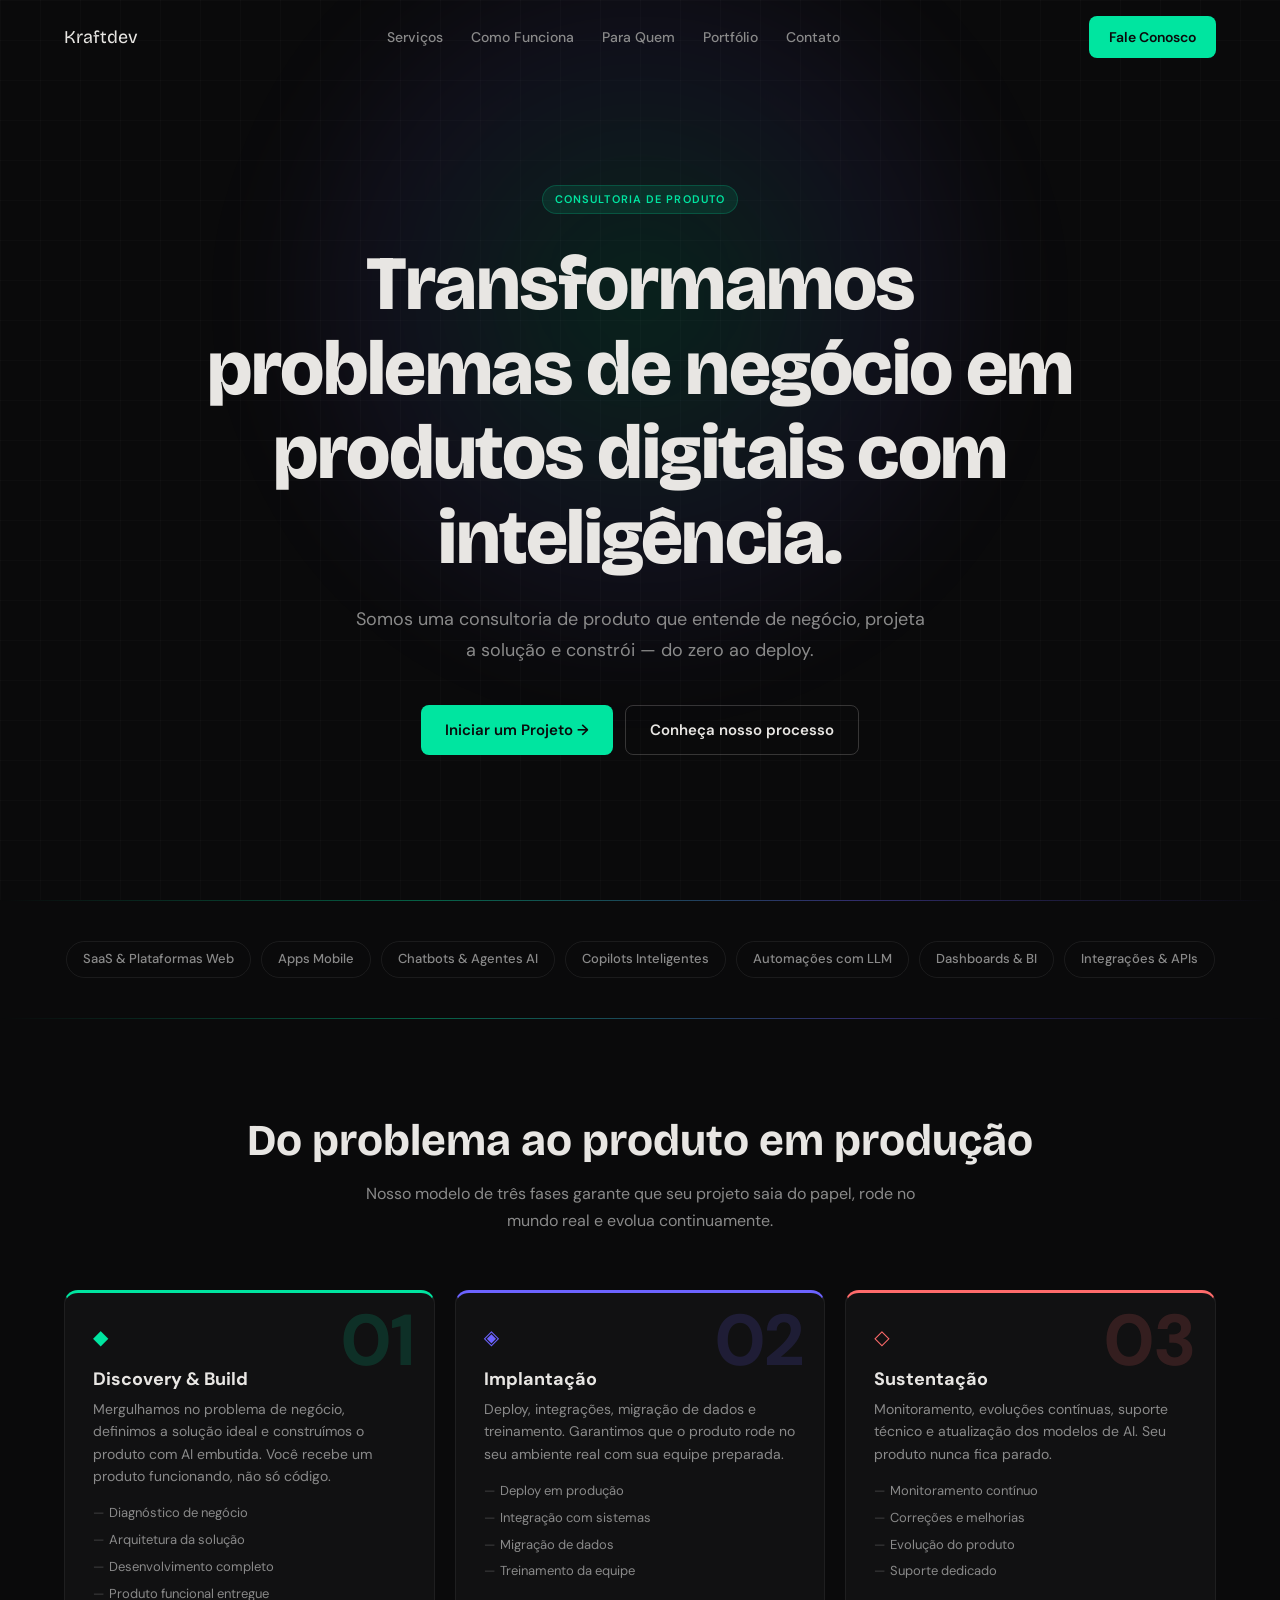
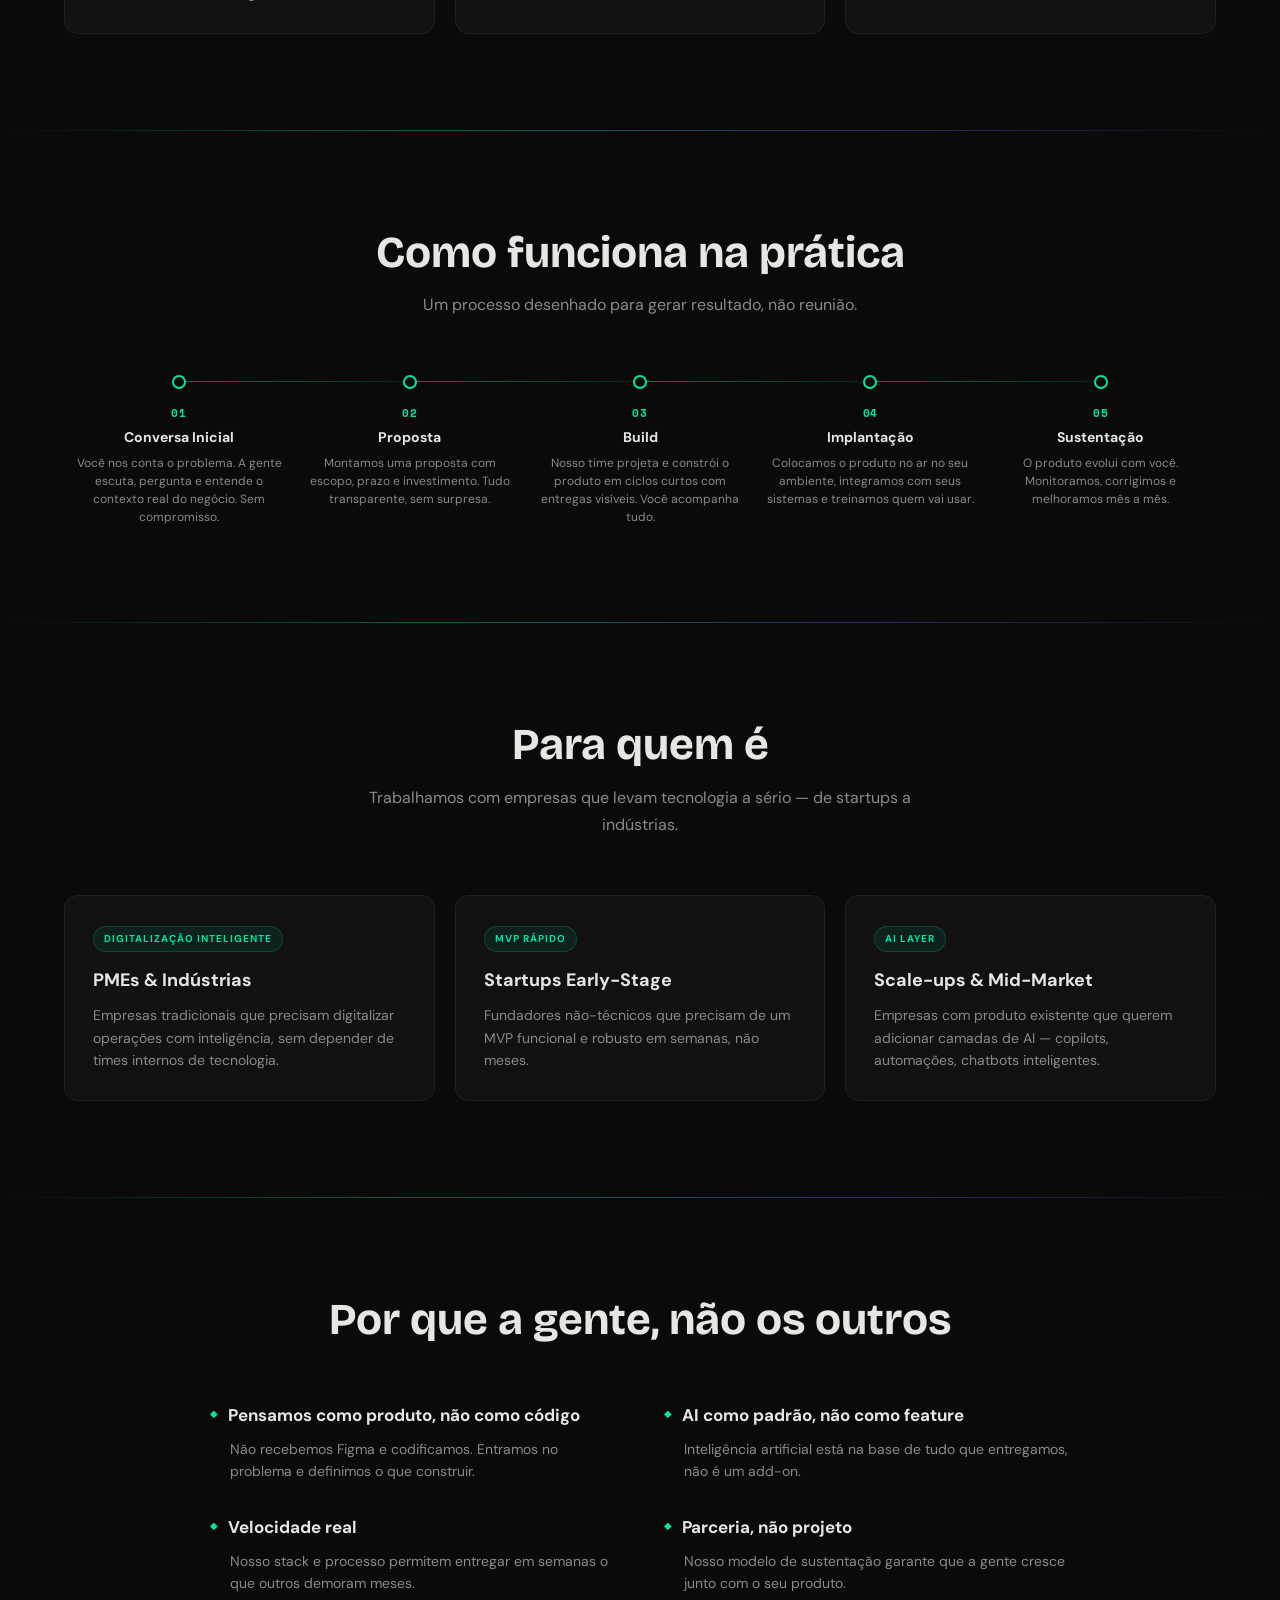
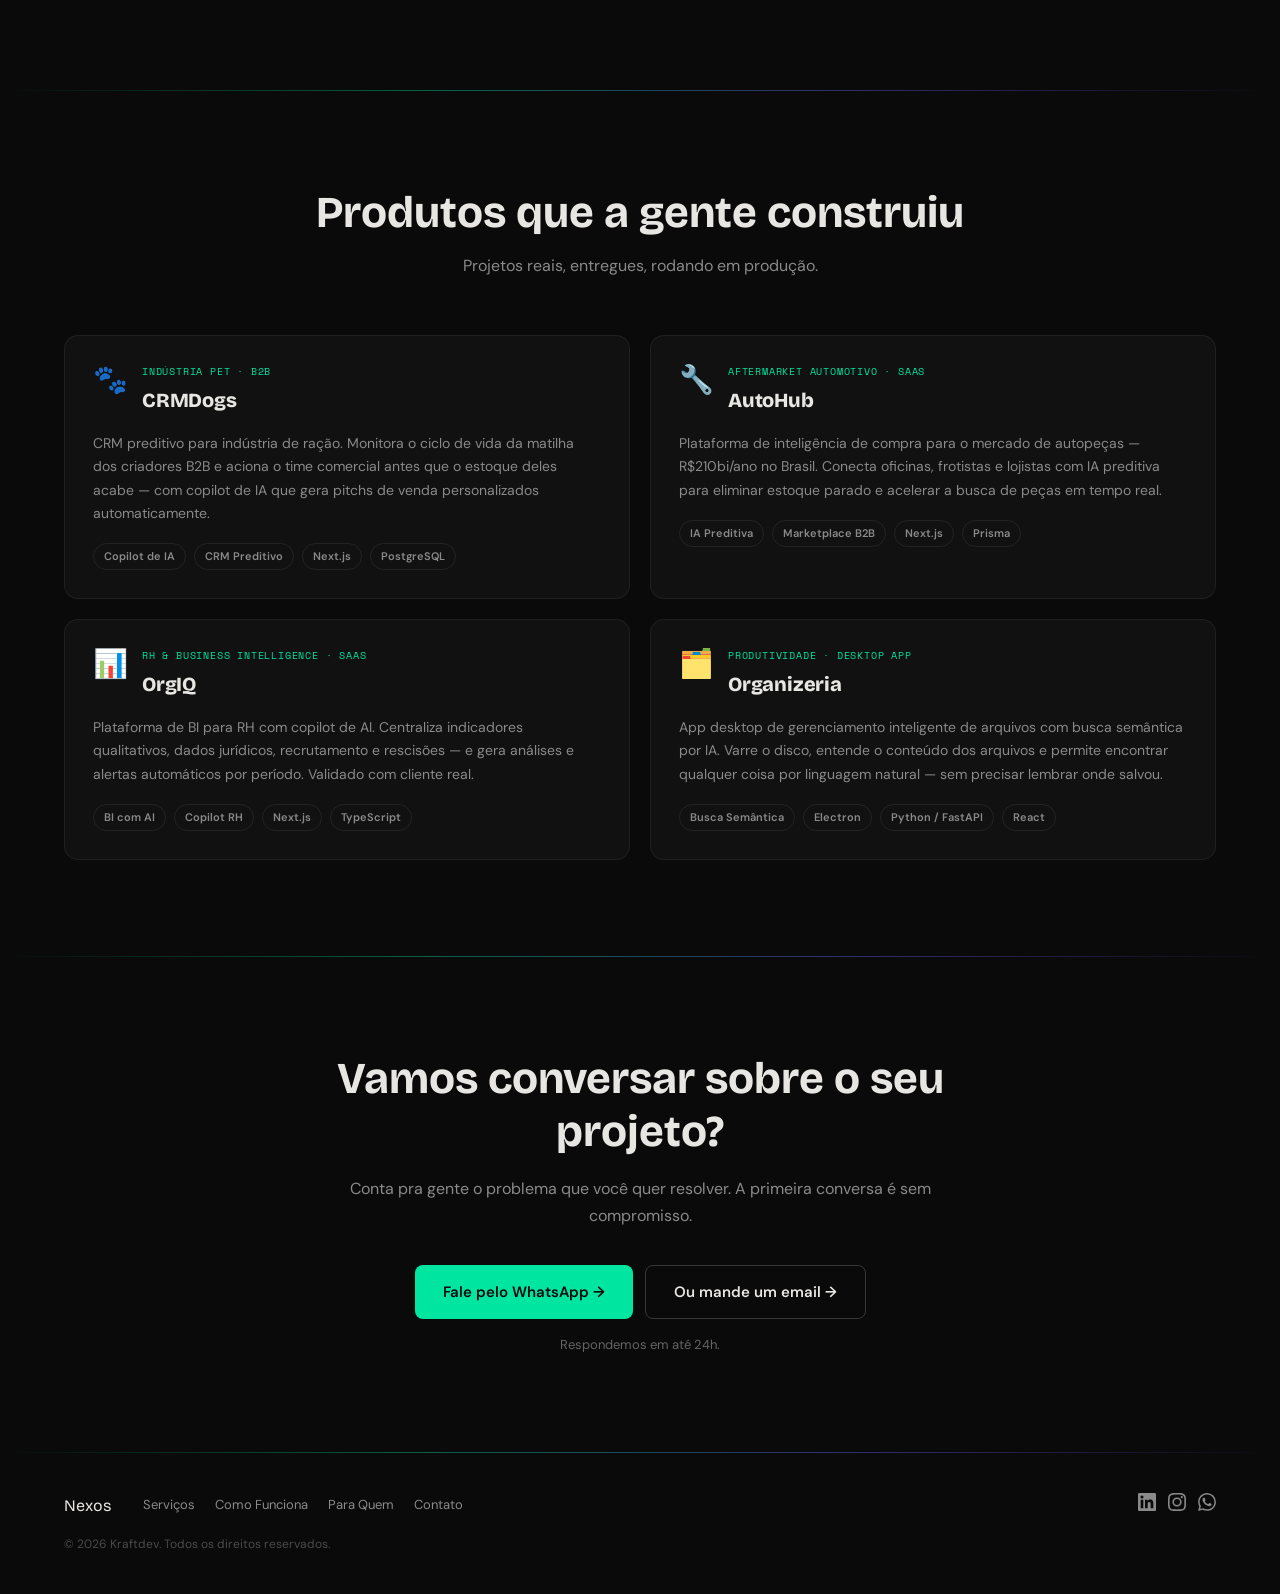
==== commit 48f9371f: "feat: seção portfólio com 4 cases — CRMDogs, AutoHub, OrgIQ, Organizeria" ====
--- a/index.html
+++ b/index.html
@@ -1,26 +1,37 @@
 <!DOCTYPE html>
 <html lang="pt-BR">
+
 <head>
   <meta charset="UTF-8" />
   <meta name="viewport" content="width=device-width, initial-scale=1.0" />
-  <title>[NOME DA EMPRESA] — Consultoria de Produto + AI</title>
-  <meta name="description" content="Construímos produtos digitais com AI embutida para empresas que precisam de resultado, não de código." />
+  <title>Kraftdev — Consultoria de Produto</title>
+  <meta name="description"
+    content="Construímos produtos digitais para empresas que precisam de resultado, não só de código." />
   <link rel="preconnect" href="https://fonts.googleapis.com" />
   <link rel="preconnect" href="https://fonts.gstatic.com" crossorigin />
-  <link href="https://fonts.googleapis.com/css2?family=Instrument+Serif:ital@0;1&family=DM+Sans:wght@300;400;500;600;700&family=Space+Mono:wght@400;700&display=swap" rel="stylesheet" />
+  <link
+    href="https://fonts.googleapis.com/css2?family=Bricolage+Grotesque:opsz,wght@12..96,400;12..96,600;12..96,700;12..96,800&family=DM+Sans:wght@300;400;500;600;700&family=Space+Mono:wght@400;700&display=swap"
+    rel="stylesheet" />
   <link rel="stylesheet" href="styles.css" />
   <noscript>
-    <style>.reveal { opacity: 1 !important; transform: none !important; }</style>
+    <style>
+      .reveal {
+        opacity: 1 !important;
+        transform: none !important;
+      }
+    </style>
   </noscript>
 </head>
+
 <body>
   <nav class="navbar" id="navbar">
     <div class="container navbar__inner">
-      <a href="#" class="navbar__logo">[NOME DA EMPRESA]</a>
+      <a href="#" class="navbar__logo">Kraftdev</a>
       <ul class="navbar__links" id="navLinks">
         <li><a href="#servicos">Serviços</a></li>
         <li><a href="#como-funciona">Como Funciona</a></li>
         <li><a href="#para-quem">Para Quem</a></li>
+        <li><a href="#portfolio">Portfólio</a></li>
         <li><a href="#contato">Contato</a></li>
       </ul>
       <a href="#contato" class="btn btn--primary navbar__cta">Fale Conosco</a>
@@ -32,9 +43,10 @@
   <section id="hero" class="hero">
     <div class="container hero__inner">
       <div class="hero__content reveal">
-        <span class="hero__tag">Consultoria de Produto + AI</span>
-        <h1 class="hero__title">Transformamos problemas de negócio em produtos digitais com inteligência artificial.</h1>
-        <p class="hero__subtitle">Somos uma consultoria de produto que entende de negócio, projeta a solução e constrói com AI — do zero ao deploy e além.</p>
+        <span class="hero__tag">Consultoria de Produto</span>
+        <h1 class="hero__title">Transformamos problemas de negócio em produtos digitais com inteligência.</h1>
+        <p class="hero__subtitle">Somos uma consultoria de produto que entende de negócio, projeta a solução e constrói
+          — do zero ao deploy.</p>
         <div class="hero__buttons">
           <a href="#contato" class="btn btn--primary">Iniciar um Projeto →</a>
           <a href="#como-funciona" class="btn btn--outline">Conheça nosso processo</a>
@@ -54,7 +66,6 @@
         <span class="cap-tag">Automações com LLM</span>
         <span class="cap-tag">Dashboards & BI</span>
         <span class="cap-tag">Integrações & APIs</span>
-        <span class="cap-tag">MVPs em Semanas</span>
       </div>
     </div>
   </section>
@@ -63,7 +74,8 @@
     <div class="container">
       <div class="section-header reveal">
         <h2 class="section-title">Do problema ao produto em produção</h2>
-        <p class="section-subtitle">Nosso modelo de três fases garante que seu projeto saia do papel, rode no mundo real e evolua continuamente.</p>
+        <p class="section-subtitle">Nosso modelo de três fases garante que seu projeto saia do papel, rode no mundo real
+          e evolua continuamente.</p>
       </div>
       <div class="phases-grid">
 
@@ -71,8 +83,8 @@
           <div class="phase-card__num" aria-hidden="true">01</div>
           <div class="phase-card__icon">◆</div>
           <h3 class="phase-card__title">Discovery & Build</h3>
-          <p class="phase-card__model">Valor fixo</p>
-          <p class="phase-card__desc">Mergulhamos no problema de negócio, definimos a solução ideal e construímos o produto com AI embutida. Você recebe um produto funcionando, não só código.</p>
+          <p class="phase-card__desc">Mergulhamos no problema de negócio, definimos a solução ideal e construímos o
+            produto com AI embutida. Você recebe um produto funcionando, não só código.</p>
           <ul class="phase-card__list">
             <li>Diagnóstico de negócio</li>
             <li>Arquitetura da solução</li>
@@ -85,8 +97,8 @@
           <div class="phase-card__num" aria-hidden="true">02</div>
           <div class="phase-card__icon">◈</div>
           <h3 class="phase-card__title">Implantação</h3>
-          <p class="phase-card__model">Valor fixo</p>
-          <p class="phase-card__desc">Deploy, integrações, migração de dados e treinamento. Garantimos que o produto rode no seu ambiente real com sua equipe preparada.</p>
+          <p class="phase-card__desc">Deploy, integrações, migração de dados e treinamento. Garantimos que o produto
+            rode no seu ambiente real com sua equipe preparada.</p>
           <ul class="phase-card__list">
             <li>Deploy em produção</li>
             <li>Integração com sistemas</li>
@@ -99,8 +111,8 @@
           <div class="phase-card__num" aria-hidden="true">03</div>
           <div class="phase-card__icon">◇</div>
           <h3 class="phase-card__title">Sustentação</h3>
-          <p class="phase-card__model">Mensal recorrente</p>
-          <p class="phase-card__desc">Monitoramento, evoluções contínuas, suporte técnico e atualização dos modelos de AI. Seu produto nunca fica parado.</p>
+          <p class="phase-card__desc">Monitoramento, evoluções contínuas, suporte técnico e atualização dos modelos de
+            AI. Seu produto nunca fica parado.</p>
           <ul class="phase-card__list">
             <li>Monitoramento contínuo</li>
             <li>Correções e melhorias</li>
@@ -126,7 +138,8 @@
           <div class="timeline__content">
             <span class="timeline__num">01</span>
             <h3 class="timeline__title">Conversa Inicial</h3>
-            <p class="timeline__desc">Você nos conta o problema. A gente escuta, pergunta e entende o contexto real do negócio. Sem compromisso.</p>
+            <p class="timeline__desc">Você nos conta o problema. A gente escuta, pergunta e entende o contexto real do
+              negócio. Sem compromisso.</p>
           </div>
         </div>
         <div class="timeline__step">
@@ -135,7 +148,8 @@
           <div class="timeline__content">
             <span class="timeline__num">02</span>
             <h3 class="timeline__title">Proposta</h3>
-            <p class="timeline__desc">Montamos uma proposta com escopo, prazo e investimento. Tudo transparente, sem surpresa.</p>
+            <p class="timeline__desc">Montamos uma proposta com escopo, prazo e investimento. Tudo transparente, sem
+              surpresa.</p>
           </div>
         </div>
         <div class="timeline__step">
@@ -144,7 +158,8 @@
           <div class="timeline__content">
             <span class="timeline__num">03</span>
             <h3 class="timeline__title">Build</h3>
-            <p class="timeline__desc">Nosso time projeta e constrói o produto em ciclos curtos com entregas visíveis. Você acompanha tudo.</p>
+            <p class="timeline__desc">Nosso time projeta e constrói o produto em ciclos curtos com entregas visíveis.
+              Você acompanha tudo.</p>
           </div>
         </div>
         <div class="timeline__step">
@@ -153,7 +168,8 @@
           <div class="timeline__content">
             <span class="timeline__num">04</span>
             <h3 class="timeline__title">Implantação</h3>
-            <p class="timeline__desc">Colocamos o produto no ar no seu ambiente, integramos com seus sistemas e treinamos quem vai usar.</p>
+            <p class="timeline__desc">Colocamos o produto no ar no seu ambiente, integramos com seus sistemas e
+              treinamos quem vai usar.</p>
           </div>
         </div>
         <div class="timeline__step">
@@ -174,26 +190,30 @@
     <div class="container">
       <div class="section-header reveal">
         <h2 class="section-title">Para quem é</h2>
-        <p class="section-subtitle">Trabalhamos com empresas que levam tecnologia a sério — de startups a indústrias.</p>
+        <p class="section-subtitle">Trabalhamos com empresas que levam tecnologia a sério — de startups a indústrias.
+        </p>
       </div>
       <div class="segment-grid">
 
         <article class="segment-card reveal reveal-delay-1">
           <span class="segment-tag">Digitalização inteligente</span>
           <h3 class="segment-title">PMEs & Indústrias</h3>
-          <p class="segment-desc">Empresas tradicionais que precisam digitalizar operações com inteligência, sem depender de times internos de tecnologia.</p>
+          <p class="segment-desc">Empresas tradicionais que precisam digitalizar operações com inteligência, sem
+            depender de times internos de tecnologia.</p>
         </article>
 
         <article class="segment-card reveal reveal-delay-2">
           <span class="segment-tag">MVP rápido</span>
           <h3 class="segment-title">Startups Early-Stage</h3>
-          <p class="segment-desc">Fundadores não-técnicos que precisam de um MVP funcional e robusto em semanas, não meses.</p>
+          <p class="segment-desc">Fundadores não-técnicos que precisam de um MVP funcional e robusto em semanas, não
+            meses.</p>
         </article>
 
         <article class="segment-card reveal reveal-delay-3">
           <span class="segment-tag">AI layer</span>
           <h3 class="segment-title">Scale-ups & Mid-Market</h3>
-          <p class="segment-desc">Empresas com produto existente que querem adicionar camadas de AI — copilots, automações, chatbots inteligentes.</p>
+          <p class="segment-desc">Empresas com produto existente que querem adicionar camadas de AI — copilots,
+            automações, chatbots inteligentes.</p>
         </article>
 
       </div>
@@ -234,14 +254,98 @@
   </section>
   <div class="glow-divider"></div>
 
+  <!-- PORTFÓLIO -->
+  <section id="portfolio" class="section-portfolio">
+    <div class="container">
+      <div class="section-header reveal">
+        <h2 class="section-title">Produtos que a gente construiu</h2>
+        <p class="section-subtitle">Projetos reais, entregues, rodando em produção.</p>
+      </div>
+      <div class="portfolio-grid">
+
+        <article class="portfolio-card reveal reveal-delay-1">
+          <div class="portfolio-card__header">
+            <div class="portfolio-card__icon" aria-hidden="true">🐾</div>
+            <div>
+              <span class="portfolio-card__sector">Indústria Pet · B2B</span>
+              <h3 class="portfolio-card__name">CRMDogs</h3>
+            </div>
+          </div>
+          <p class="portfolio-card__desc">CRM preditivo para indústria de ração. Monitora o ciclo de vida da matilha dos criadores B2B e aciona o time comercial antes que o estoque deles acabe — com copilot de IA que gera pitchs de venda personalizados automaticamente.</p>
+          <div class="portfolio-card__tags">
+            <span>Copilot de IA</span>
+            <span>CRM Preditivo</span>
+            <span>Next.js</span>
+            <span>PostgreSQL</span>
+          </div>
+        </article>
+
+        <article class="portfolio-card reveal reveal-delay-2">
+          <div class="portfolio-card__header">
+            <div class="portfolio-card__icon" aria-hidden="true">🔧</div>
+            <div>
+              <span class="portfolio-card__sector">Aftermarket Automotivo · SaaS</span>
+              <h3 class="portfolio-card__name">AutoHub</h3>
+            </div>
+          </div>
+          <p class="portfolio-card__desc">Plataforma de inteligência de compra para o mercado de autopeças — R$210bi/ano no Brasil. Conecta oficinas, frotistas e lojistas com IA preditiva para eliminar estoque parado e acelerar a busca de peças em tempo real.</p>
+          <div class="portfolio-card__tags">
+            <span>IA Preditiva</span>
+            <span>Marketplace B2B</span>
+            <span>Next.js</span>
+            <span>Prisma</span>
+          </div>
+        </article>
+
+        <article class="portfolio-card reveal reveal-delay-3">
+          <div class="portfolio-card__header">
+            <div class="portfolio-card__icon" aria-hidden="true">📊</div>
+            <div>
+              <span class="portfolio-card__sector">RH & Business Intelligence · SaaS</span>
+              <h3 class="portfolio-card__name">OrgIQ</h3>
+            </div>
+          </div>
+          <p class="portfolio-card__desc">Plataforma de BI para RH com copilot de AI. Centraliza indicadores qualitativos, dados jurídicos, recrutamento e rescisões — e gera análises e alertas automáticos por período. Validado com cliente real.</p>
+          <div class="portfolio-card__tags">
+            <span>BI com AI</span>
+            <span>Copilot RH</span>
+            <span>Next.js</span>
+            <span>TypeScript</span>
+          </div>
+        </article>
+
+        <article class="portfolio-card reveal reveal-delay-1">
+          <div class="portfolio-card__header">
+            <div class="portfolio-card__icon" aria-hidden="true">🗂️</div>
+            <div>
+              <span class="portfolio-card__sector">Produtividade · Desktop App</span>
+              <h3 class="portfolio-card__name">Organizeria</h3>
+            </div>
+          </div>
+          <p class="portfolio-card__desc">App desktop de gerenciamento inteligente de arquivos com busca semântica por IA. Varre o disco, entende o conteúdo dos arquivos e permite encontrar qualquer coisa por linguagem natural — sem precisar lembrar onde salvou.</p>
+          <div class="portfolio-card__tags">
+            <span>Busca Semântica</span>
+            <span>Electron</span>
+            <span>Python / FastAPI</span>
+            <span>React</span>
+          </div>
+        </article>
+
+      </div>
+    </div>
+  </section>
+  <div class="glow-divider"></div>
+
   <!-- CTA FINAL -->
   <section id="contato" class="section-cta">
     <div class="container">
       <div class="cta-inner reveal">
         <h2 class="cta-title">Vamos conversar sobre o seu projeto?</h2>
-        <p class="cta-subtitle">Conta pra gente o problema que você quer resolver. A primeira conversa é sem compromisso.</p>
+        <p class="cta-subtitle">Conta pra gente o problema que você quer resolver. A primeira conversa é sem
+          compromisso.</p>
         <div class="cta-buttons">
-          <a href="https://wa.me/5515999999999" class="btn btn--primary btn--large" target="_blank" rel="noopener noreferrer">Fale pelo WhatsApp →</a>
+          <a href="https://wa.me/5511966451983" class="btn btn--primary btn--large" target="_blank"
+            rel="noopener noreferrer">Fale pelo WhatsApp →</a>
           <a href="mailto:contato@empresa.com" class="btn btn--outline btn--large">Ou mande um email →</a>
         </div>
         <p class="cta-note">Respondemos em até 24h.</p>
@@ -253,7 +357,7 @@
   <footer class="footer">
     <div class="glow-divider"></div>
     <div class="container footer__inner">
-      <a href="#" class="footer__logo">[NOME DA EMPRESA]</a>
+      <a href="#" class="footer__logo">Nexos</a>
       <nav class="footer__links" aria-label="Links do rodapé">
         <a href="#servicos">Serviços</a>
         <a href="#como-funciona">Como Funciona</a>
@@ -262,19 +366,29 @@
       </nav>
       <div class="footer__social">
         <a href="#" aria-label="LinkedIn" target="_blank" rel="noopener noreferrer">
-          <svg width="18" height="18" viewBox="0 0 24 24" fill="currentColor" aria-hidden="true"><path d="M20.447 20.452h-3.554v-5.569c0-1.328-.027-3.037-1.852-3.037-1.853 0-2.136 1.445-2.136 2.939v5.667H9.351V9h3.414v1.561h.046c.477-.9 1.637-1.85 3.37-1.85 3.601 0 4.267 2.37 4.267 5.455v6.286zM5.337 7.433a2.062 2.062 0 0 1-2.063-2.065 2.064 2.064 0 1 1 2.063 2.065zm1.782 13.019H3.555V9h3.564v11.452zM22.225 0H1.771C.792 0 0 .774 0 1.729v20.542C0 23.227.792 24 1.771 24h20.451C23.2 24 24 23.227 24 22.271V1.729C24 .774 23.2 0 22.222 0h.003z"/></svg>
+          <svg width="18" height="18" viewBox="0 0 24 24" fill="currentColor" aria-hidden="true">
+            <path
+              d="M20.447 20.452h-3.554v-5.569c0-1.328-.027-3.037-1.852-3.037-1.853 0-2.136 1.445-2.136 2.939v5.667H9.351V9h3.414v1.561h.046c.477-.9 1.637-1.85 3.37-1.85 3.601 0 4.267 2.37 4.267 5.455v6.286zM5.337 7.433a2.062 2.062 0 0 1-2.063-2.065 2.064 2.064 0 1 1 2.063 2.065zm1.782 13.019H3.555V9h3.564v11.452zM22.225 0H1.771C.792 0 0 .774 0 1.729v20.542C0 23.227.792 24 1.771 24h20.451C23.2 24 24 23.227 24 22.271V1.729C24 .774 23.2 0 22.222 0h.003z" />
+          </svg>
         </a>
         <a href="#" aria-label="Instagram" target="_blank" rel="noopener noreferrer">
-          <svg width="18" height="18" viewBox="0 0 24 24" fill="currentColor" aria-hidden="true"><path d="M12 2.163c3.204 0 3.584.012 4.85.07 3.252.148 4.771 1.691 4.919 4.919.058 1.265.069 1.645.069 4.849 0 3.205-.012 3.584-.069 4.849-.149 3.225-1.664 4.771-4.919 4.919-1.266.058-1.644.07-4.85.07-3.204 0-3.584-.012-4.849-.07-3.26-.149-4.771-1.699-4.919-4.92-.058-1.265-.07-1.644-.07-4.849 0-3.204.013-3.583.07-4.849.149-3.227 1.664-4.771 4.919-4.919 1.266-.057 1.645-.069 4.849-.069zm0-2.163c-3.259 0-3.667.014-4.947.072-4.358.2-6.78 2.618-6.98 6.98-.059 1.281-.073 1.689-.073 4.948 0 3.259.014 3.668.072 4.948.2 4.358 2.618 6.78 6.98 6.98 1.281.058 1.689.072 4.948.072 3.259 0 3.668-.014 4.948-.072 4.354-.2 6.782-2.618 6.979-6.98.059-1.28.073-1.689.073-4.948 0-3.259-.014-3.667-.072-4.947-.196-4.354-2.617-6.78-6.979-6.98-1.281-.059-1.69-.073-4.949-.073zm0 5.838a6.162 6.162 0 1 0 0 12.324 6.162 6.162 0 0 0 0-12.324zM12 16a4 4 0 1 1 0-8 4 4 0 0 1 0 8zm6.406-11.845a1.44 1.44 0 1 0 0 2.881 1.44 1.44 0 0 0 0-2.881z"/></svg>
+          <svg width="18" height="18" viewBox="0 0 24 24" fill="currentColor" aria-hidden="true">
+            <path
+              d="M12 2.163c3.204 0 3.584.012 4.85.07 3.252.148 4.771 1.691 4.919 4.919.058 1.265.069 1.645.069 4.849 0 3.205-.012 3.584-.069 4.849-.149 3.225-1.664 4.771-4.919 4.919-1.266.058-1.644.07-4.85.07-3.204 0-3.584-.012-4.849-.07-3.26-.149-4.771-1.699-4.919-4.92-.058-1.265-.07-1.644-.07-4.849 0-3.204.013-3.583.07-4.849.149-3.227 1.664-4.771 4.919-4.919 1.266-.057 1.645-.069 4.849-.069zm0-2.163c-3.259 0-3.667.014-4.947.072-4.358.2-6.78 2.618-6.98 6.98-.059 1.281-.073 1.689-.073 4.948 0 3.259.014 3.668.072 4.948.2 4.358 2.618 6.78 6.98 6.98 1.281.058 1.689.072 4.948.072 3.259 0 3.668-.014 4.948-.072 4.354-.2 6.782-2.618 6.979-6.98.059-1.28.073-1.689.073-4.948 0-3.259-.014-3.667-.072-4.947-.196-4.354-2.617-6.78-6.979-6.98-1.281-.059-1.69-.073-4.949-.073zm0 5.838a6.162 6.162 0 1 0 0 12.324 6.162 6.162 0 0 0 0-12.324zM12 16a4 4 0 1 1 0-8 4 4 0 0 1 0 8zm6.406-11.845a1.44 1.44 0 1 0 0 2.881 1.44 1.44 0 0 0 0-2.881z" />
+          </svg>
         </a>
-        <a href="https://wa.me/5515999999999" aria-label="WhatsApp" target="_blank" rel="noopener noreferrer">
-          <svg width="18" height="18" viewBox="0 0 24 24" fill="currentColor" aria-hidden="true"><path d="M17.472 14.382c-.297-.149-1.758-.867-2.03-.967-.273-.099-.471-.148-.67.15-.197.297-.767.966-.94 1.164-.173.199-.347.223-.644.075-.297-.15-1.255-.463-2.39-1.475-.883-.788-1.48-1.761-1.653-2.059-.173-.297-.018-.458.13-.606.134-.133.298-.347.446-.52.149-.174.198-.298.298-.497.099-.198.05-.371-.025-.52-.075-.149-.669-1.612-.916-2.207-.242-.579-.487-.5-.669-.51-.173-.008-.371-.01-.57-.01-.198 0-.52.074-.792.372-.272.297-1.04 1.016-1.04 2.479 0 1.462 1.065 2.875 1.213 3.074.149.198 2.096 3.2 5.077 4.487.709.306 1.262.489 1.694.625.712.227 1.36.195 1.871.118.571-.085 1.758-.719 2.006-1.413.248-.694.248-1.289.173-1.413-.074-.124-.272-.198-.57-.347m-5.421 7.403h-.004a9.87 9.87 0 0 1-5.031-1.378l-.361-.214-3.741.982.998-3.648-.235-.374a9.86 9.86 0 0 1-1.51-5.26c.001-5.45 4.436-9.884 9.888-9.884 2.64 0 5.122 1.03 6.988 2.898a9.825 9.825 0 0 1 2.893 6.994c-.003 5.45-4.437 9.884-9.885 9.884m8.413-18.297A11.815 11.815 0 0 0 12.05 0C5.495 0 .16 5.335.157 11.892c0 2.096.547 4.142 1.588 5.945L.057 24l6.305-1.654a11.882 11.882 0 0 0 5.683 1.448h.005c6.554 0 11.89-5.335 11.893-11.893a11.821 11.821 0 0 0-3.48-8.413z"/></svg>
+        <a href="https://wa.me/5511966451983" aria-label="WhatsApp" target="_blank" rel="noopener noreferrer">
+          <svg width="18" height="18" viewBox="0 0 24 24" fill="currentColor" aria-hidden="true">
+            <path
+              d="M17.472 14.382c-.297-.149-1.758-.867-2.03-.967-.273-.099-.471-.148-.67.15-.197.297-.767.966-.94 1.164-.173.199-.347.223-.644.075-.297-.15-1.255-.463-2.39-1.475-.883-.788-1.48-1.761-1.653-2.059-.173-.297-.018-.458.13-.606.134-.133.298-.347.446-.52.149-.174.198-.298.298-.497.099-.198.05-.371-.025-.52-.075-.149-.669-1.612-.916-2.207-.242-.579-.487-.5-.669-.51-.173-.008-.371-.01-.57-.01-.198 0-.52.074-.792.372-.272.297-1.04 1.016-1.04 2.479 0 1.462 1.065 2.875 1.213 3.074.149.198 2.096 3.2 5.077 4.487.709.306 1.262.489 1.694.625.712.227 1.36.195 1.871.118.571-.085 1.758-.719 2.006-1.413.248-.694.248-1.289.173-1.413-.074-.124-.272-.198-.57-.347m-5.421 7.403h-.004a9.87 9.87 0 0 1-5.031-1.378l-.361-.214-3.741.982.998-3.648-.235-.374a9.86 9.86 0 0 1-1.51-5.26c.001-5.45 4.436-9.884 9.888-9.884 2.64 0 5.122 1.03 6.988 2.898a9.825 9.825 0 0 1 2.893 6.994c-.003 5.45-4.437 9.884-9.885 9.884m8.413-18.297A11.815 11.815 0 0 0 12.05 0C5.495 0 .16 5.335.157 11.892c0 2.096.547 4.142 1.588 5.945L.057 24l6.305-1.654a11.882 11.882 0 0 0 5.683 1.448h.005c6.554 0 11.89-5.335 11.893-11.893a11.821 11.821 0 0 0-3.48-8.413z" />
+          </svg>
         </a>
       </div>
-      <p class="footer__copy">© 2026 [NOME DA EMPRESA]. Todos os direitos reservados.</p>
+      <p class="footer__copy">© 2026 Kraftdev. Todos os direitos reservados.</p>
     </div>
   </footer>
 
   <script src="main.js"></script>
 </body>
-</html>
+
+</html>
--- a/styles.css
+++ b/styles.css
@@ -12,7 +12,7 @@
   --border-subtle: rgba(255, 255, 255, 0.07);
   --border-card: rgba(255, 255, 255, 0.06);
   --max-width: 1200px;
-  --font-display: 'Instrument Serif', Georgia, serif;
+  --font-display: 'Bricolage Grotesque', system-ui, sans-serif;
   --font-body: 'DM Sans', system-ui, sans-serif;
   --font-mono: 'Space Mono', monospace;
 }
@@ -227,16 +227,19 @@
   min-height: 100vh;
   display: flex;
   align-items: center;
-  padding: 120px 0 80px;
+  padding: 140px 0 100px;
   position: relative;
   overflow: hidden;
 }
 .hero__inner {
   position: relative;
   z-index: 2;
+  width: 100%;
 }
 .hero__content {
-  max-width: 720px;
+  max-width: 900px;
+  margin: 0 auto;
+  text-align: center;
 }
 .hero__tag {
   display: inline-block;
@@ -249,36 +252,40 @@
   border: 1px solid rgba(0, 229, 160, 0.2);
   padding: 5px 12px;
   border-radius: 20px;
-  margin-bottom: 24px;
+  margin-bottom: 28px;
 }
 .hero__title {
   font-family: var(--font-display);
-  font-size: clamp(36px, 5vw, 64px);
-  line-height: 1.15;
-  color: var(--text-primary);
-  margin-bottom: 20px;
+  font-size: clamp(40px, 6vw, 80px);
+  font-weight: 800;
+  line-height: 1.1;
+  color: var(--text-primary);
+  margin-bottom: 24px;
+  letter-spacing: -0.02em;
 }
 .hero__subtitle {
   font-size: 18px;
   color: var(--text-secondary);
-  max-width: 560px;
-  margin-bottom: 36px;
+  max-width: 580px;
+  margin: 0 auto 40px;
   line-height: 1.7;
 }
 .hero__buttons {
   display: flex;
   gap: 12px;
   flex-wrap: wrap;
+  justify-content: center;
 }
 .hero__buttons .btn { font-size: 15px; padding: 12px 24px; }
 
 /* Orb decorativo */
 .hero__orb {
   position: absolute;
-  top: -80px;
-  right: -40px;
-  width: 600px;
-  height: 600px;
+  top: -100px;
+  left: 50%;
+  transform: translateX(-50%);
+  width: 800px;
+  height: 800px;
   border-radius: 50%;
   background: radial-gradient(
     circle,
@@ -294,7 +301,7 @@
 @media (max-width: 768px) {
   .hero { padding: 100px 0 60px; }
   .hero__subtitle { font-size: 16px; }
-  .hero__orb { width: 300px; height: 300px; top: -40px; right: -80px; }
+  .hero__orb { width: 340px; height: 340px; top: -60px; }
 }
 
 /* =====================
@@ -749,3 +756,97 @@
   }
   .footer__links { justify-content: center; }
 }
+
+/* =====================
+   ACCESSIBILITY
+   ===================== */
+:focus-visible {
+  outline: 2px solid var(--accent-green);
+  outline-offset: 3px;
+  border-radius: 4px;
+}
+
+/* Scroll margin to compensate for fixed navbar */
+#servicos, #como-funciona, #para-quem, #contato {
+  scroll-margin-top: 80px;
+}
+
+/* =====================
+   PORTFOLIO
+   ===================== */
+.section-portfolio {
+  padding: 96px 0;
+}
+.portfolio-grid {
+  display: grid;
+  grid-template-columns: repeat(2, 1fr);
+  gap: 20px;
+}
+.portfolio-card {
+  background: var(--bg-card);
+  border: 1px solid var(--border-card);
+  border-radius: 14px;
+  padding: 28px;
+  transition: border-color 0.25s ease, transform 0.25s ease;
+}
+.portfolio-card:hover {
+  border-color: rgba(0, 229, 160, 0.3);
+  transform: translateY(-3px);
+}
+.portfolio-card__header {
+  display: flex;
+  align-items: flex-start;
+  gap: 14px;
+  margin-bottom: 16px;
+}
+.portfolio-card__icon {
+  font-size: 28px;
+  line-height: 1;
+  flex-shrink: 0;
+  margin-top: 2px;
+}
+.portfolio-card__sector {
+  display: block;
+  font-family: var(--font-mono);
+  font-size: 10px;
+  letter-spacing: 0.08em;
+  text-transform: uppercase;
+  color: var(--accent-green);
+  margin-bottom: 4px;
+}
+.portfolio-card__name {
+  font-size: 20px;
+  font-weight: 800;
+  color: var(--text-primary);
+  font-family: var(--font-display);
+  letter-spacing: -0.01em;
+}
+.portfolio-card__desc {
+  font-size: 14px;
+  color: var(--text-secondary);
+  line-height: 1.65;
+  margin-bottom: 18px;
+}
+.portfolio-card__tags {
+  display: flex;
+  flex-wrap: wrap;
+  gap: 8px;
+}
+.portfolio-card__tags span {
+  font-size: 11px;
+  font-weight: 600;
+  color: var(--text-secondary);
+  border: 1px solid var(--border-subtle);
+  padding: 4px 10px;
+  border-radius: 20px;
+  transition: color 0.2s, border-color 0.2s;
+}
+.portfolio-card:hover .portfolio-card__tags span {
+  color: var(--accent-green);
+  border-color: rgba(0, 229, 160, 0.3);
+}
+
+@media (max-width: 768px) {
+  .portfolio-grid { grid-template-columns: 1fr; }
+  .section-portfolio { padding: 64px 0; }
+}
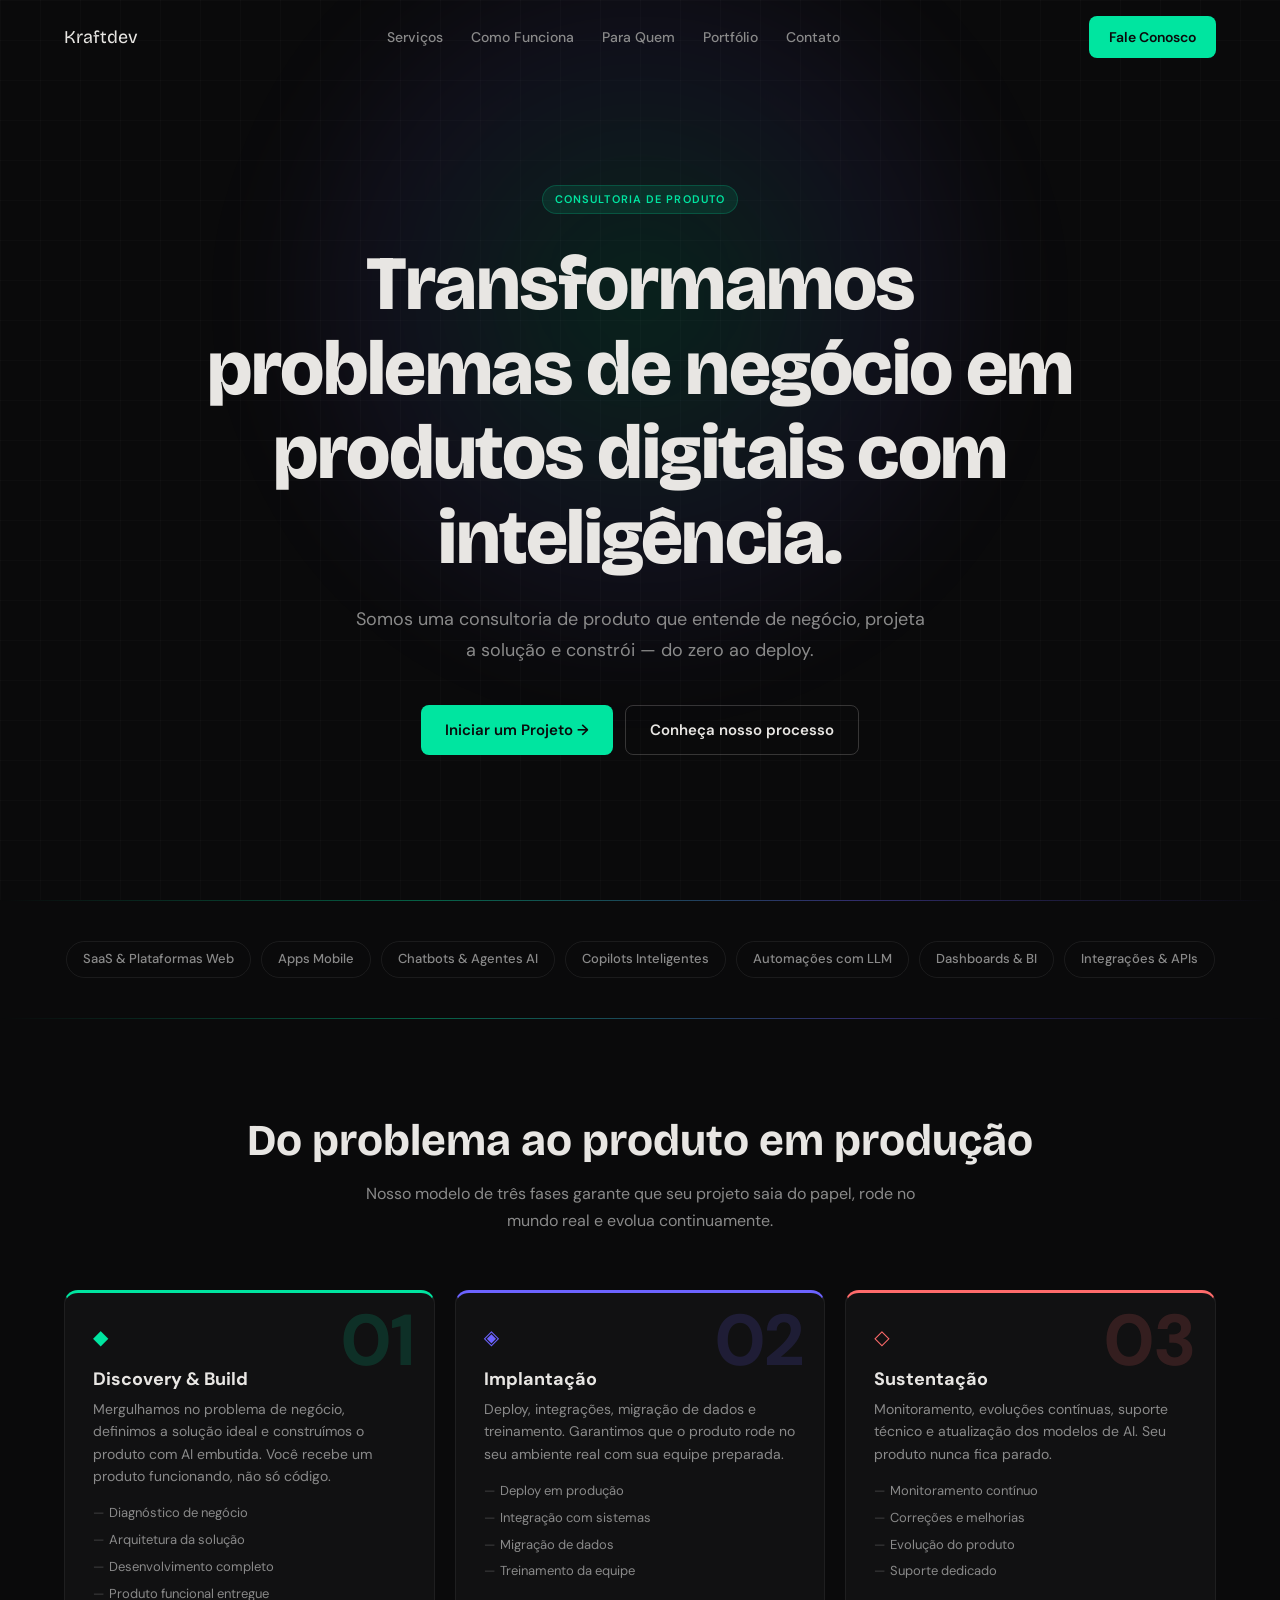
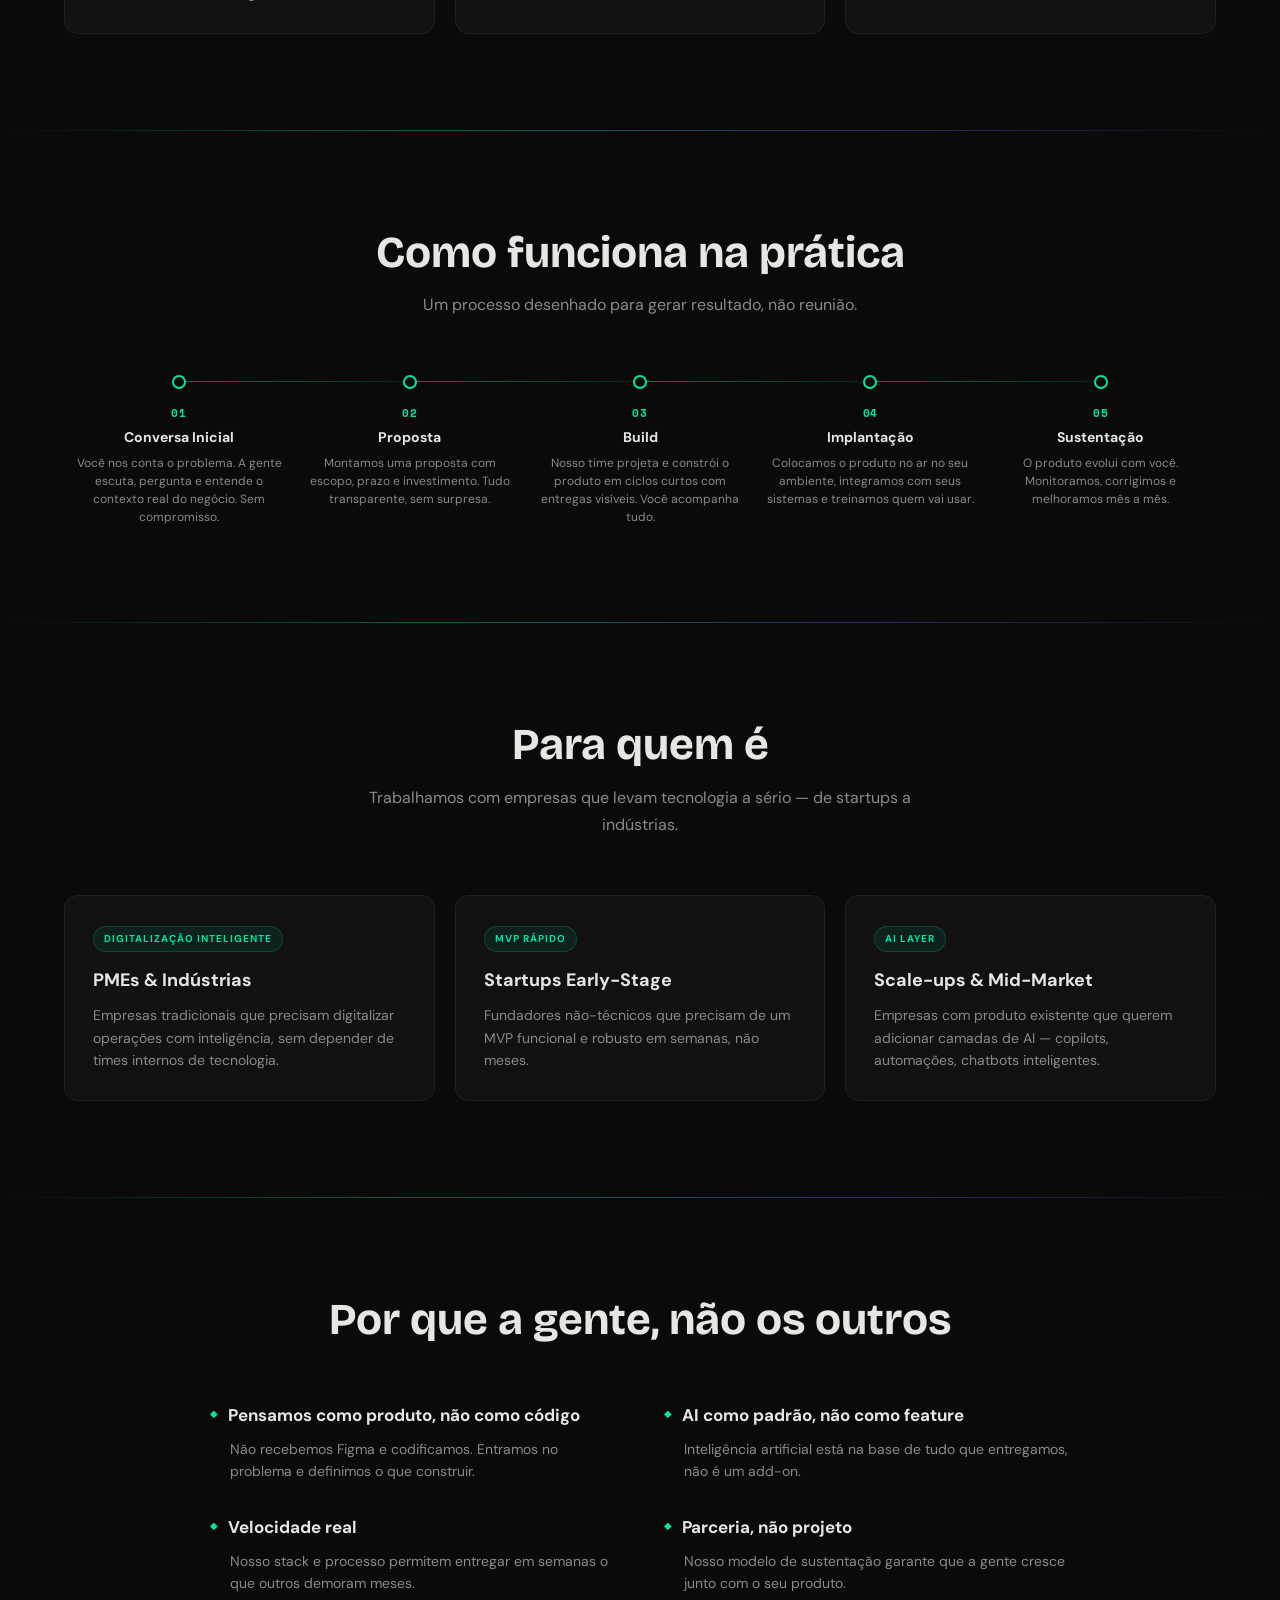
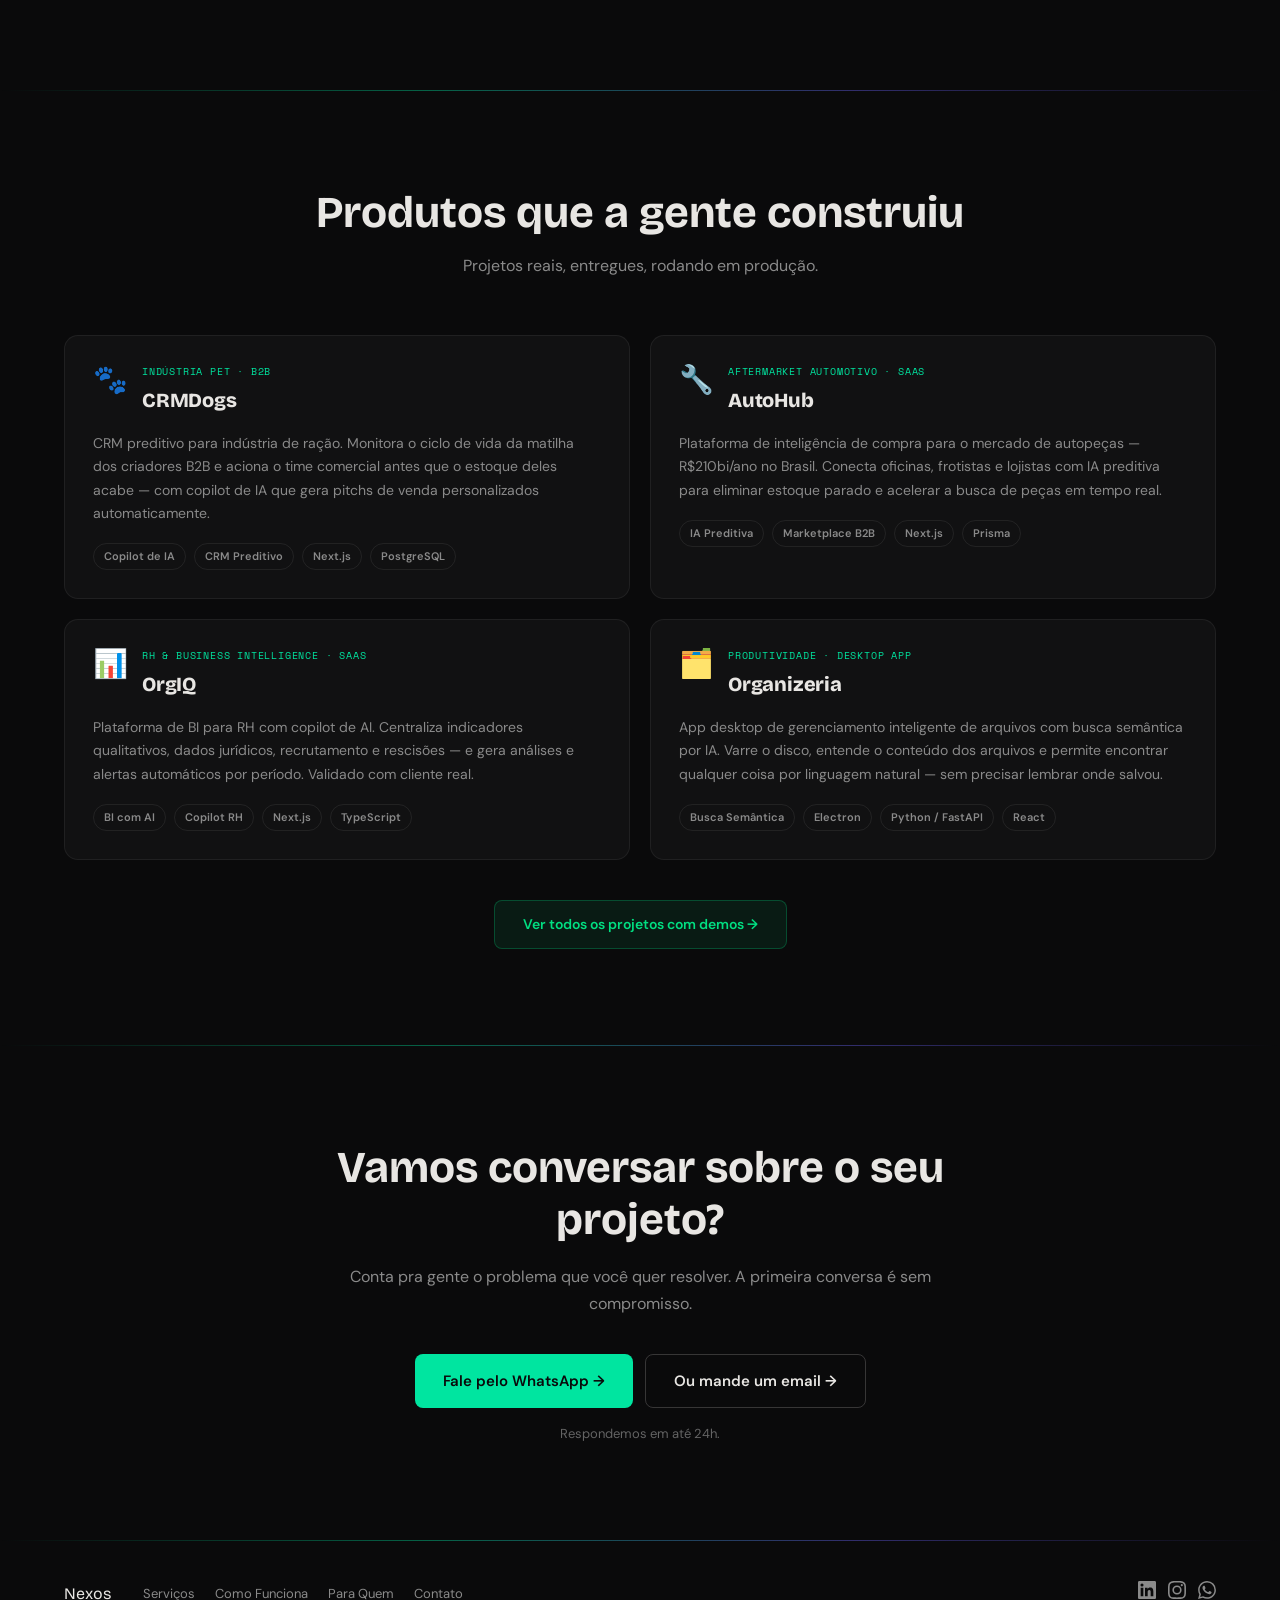
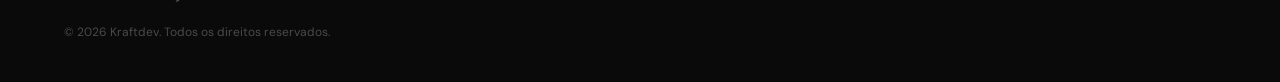
==== commit b6712d2e: "feat: add portfolio page, mockups and kraftdev branding" ====
--- a/index.html
+++ b/index.html
@@ -331,6 +331,9 @@
           </div>
         </article>
 
+      </div>
+      <div style="text-align:center;margin-top:40px;" class="reveal">
+        <a href="portfolio.html" style="display:inline-flex;align-items:center;gap:8px;background:rgba(0,223,130,0.08);border:1px solid rgba(0,223,130,0.25);color:#00DF82;font-size:14px;font-weight:600;padding:12px 28px;border-radius:8px;text-decoration:none;transition:background 0.2s;" onmouseover="this.style.background='rgba(0,223,130,0.15)'" onmouseout="this.style.background='rgba(0,223,130,0.08)'">Ver todos os projetos com demos →</a>
       </div>
     </div>
   </section>
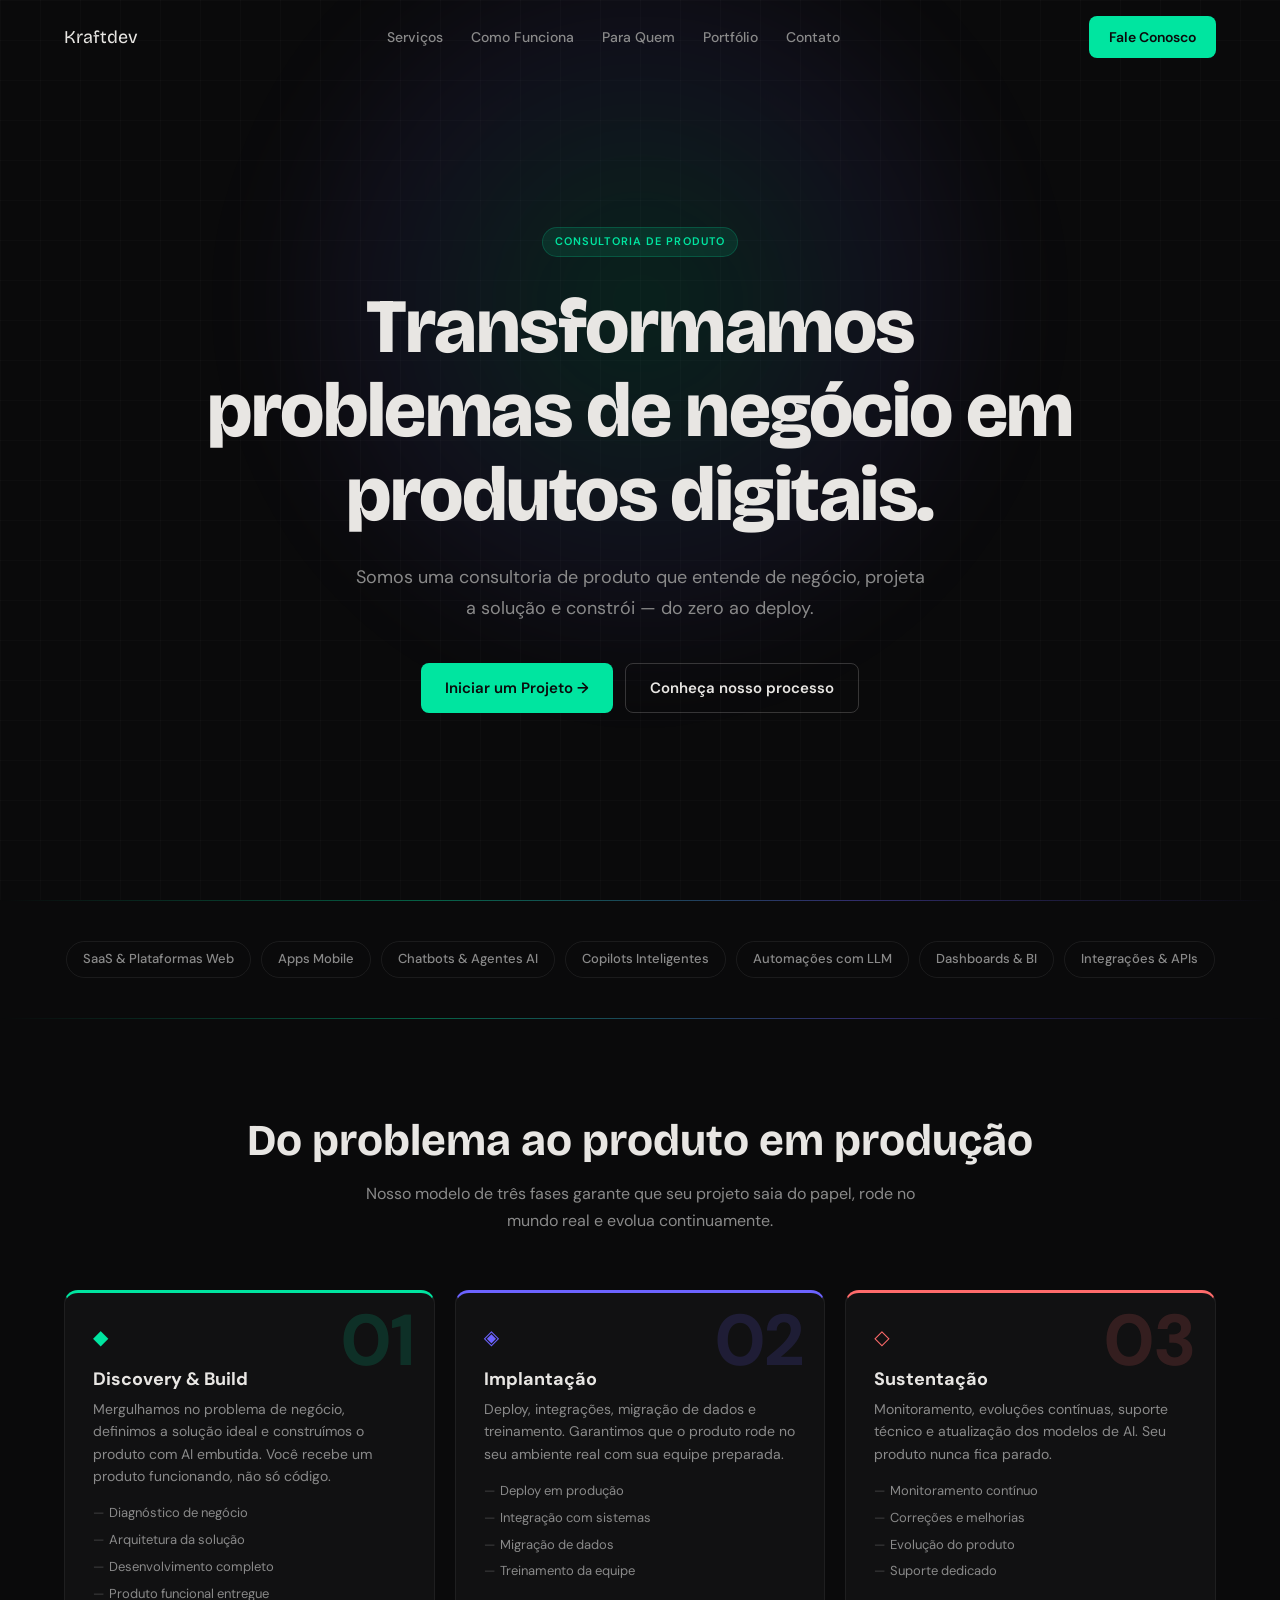
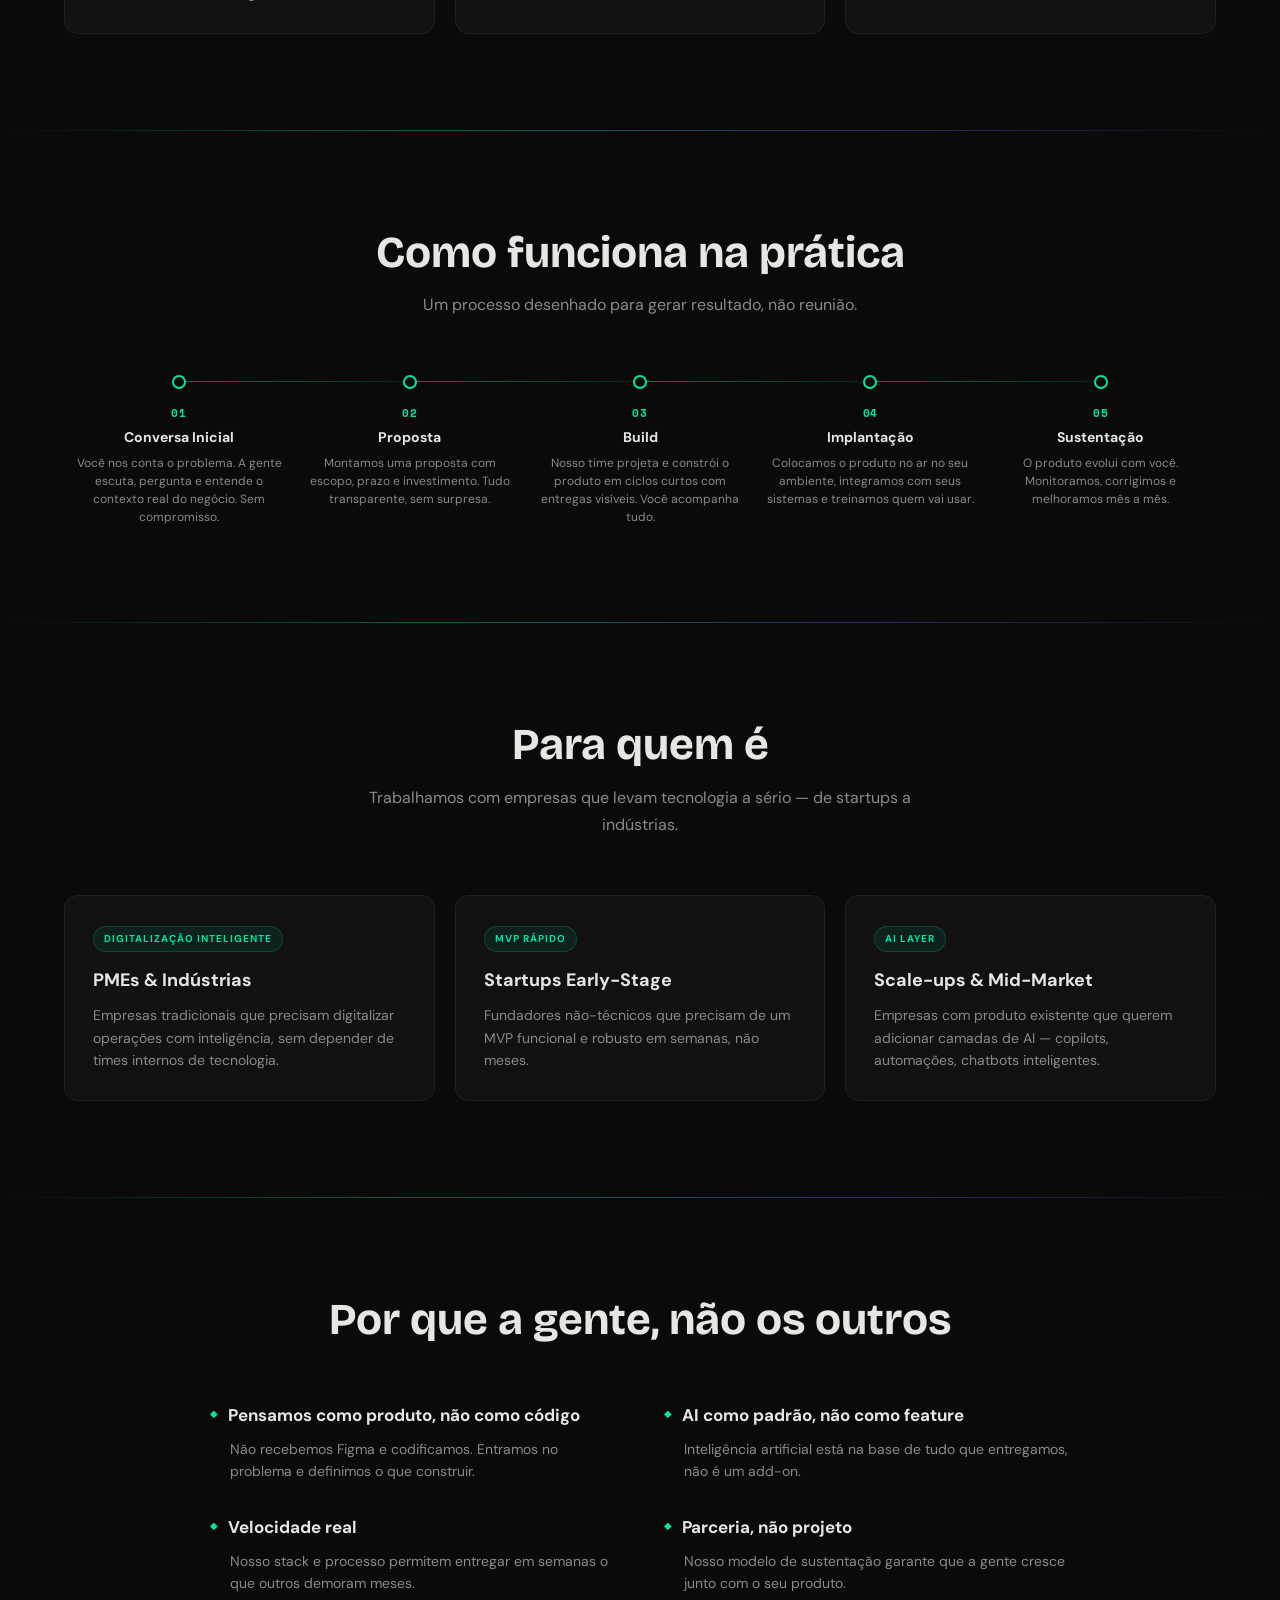
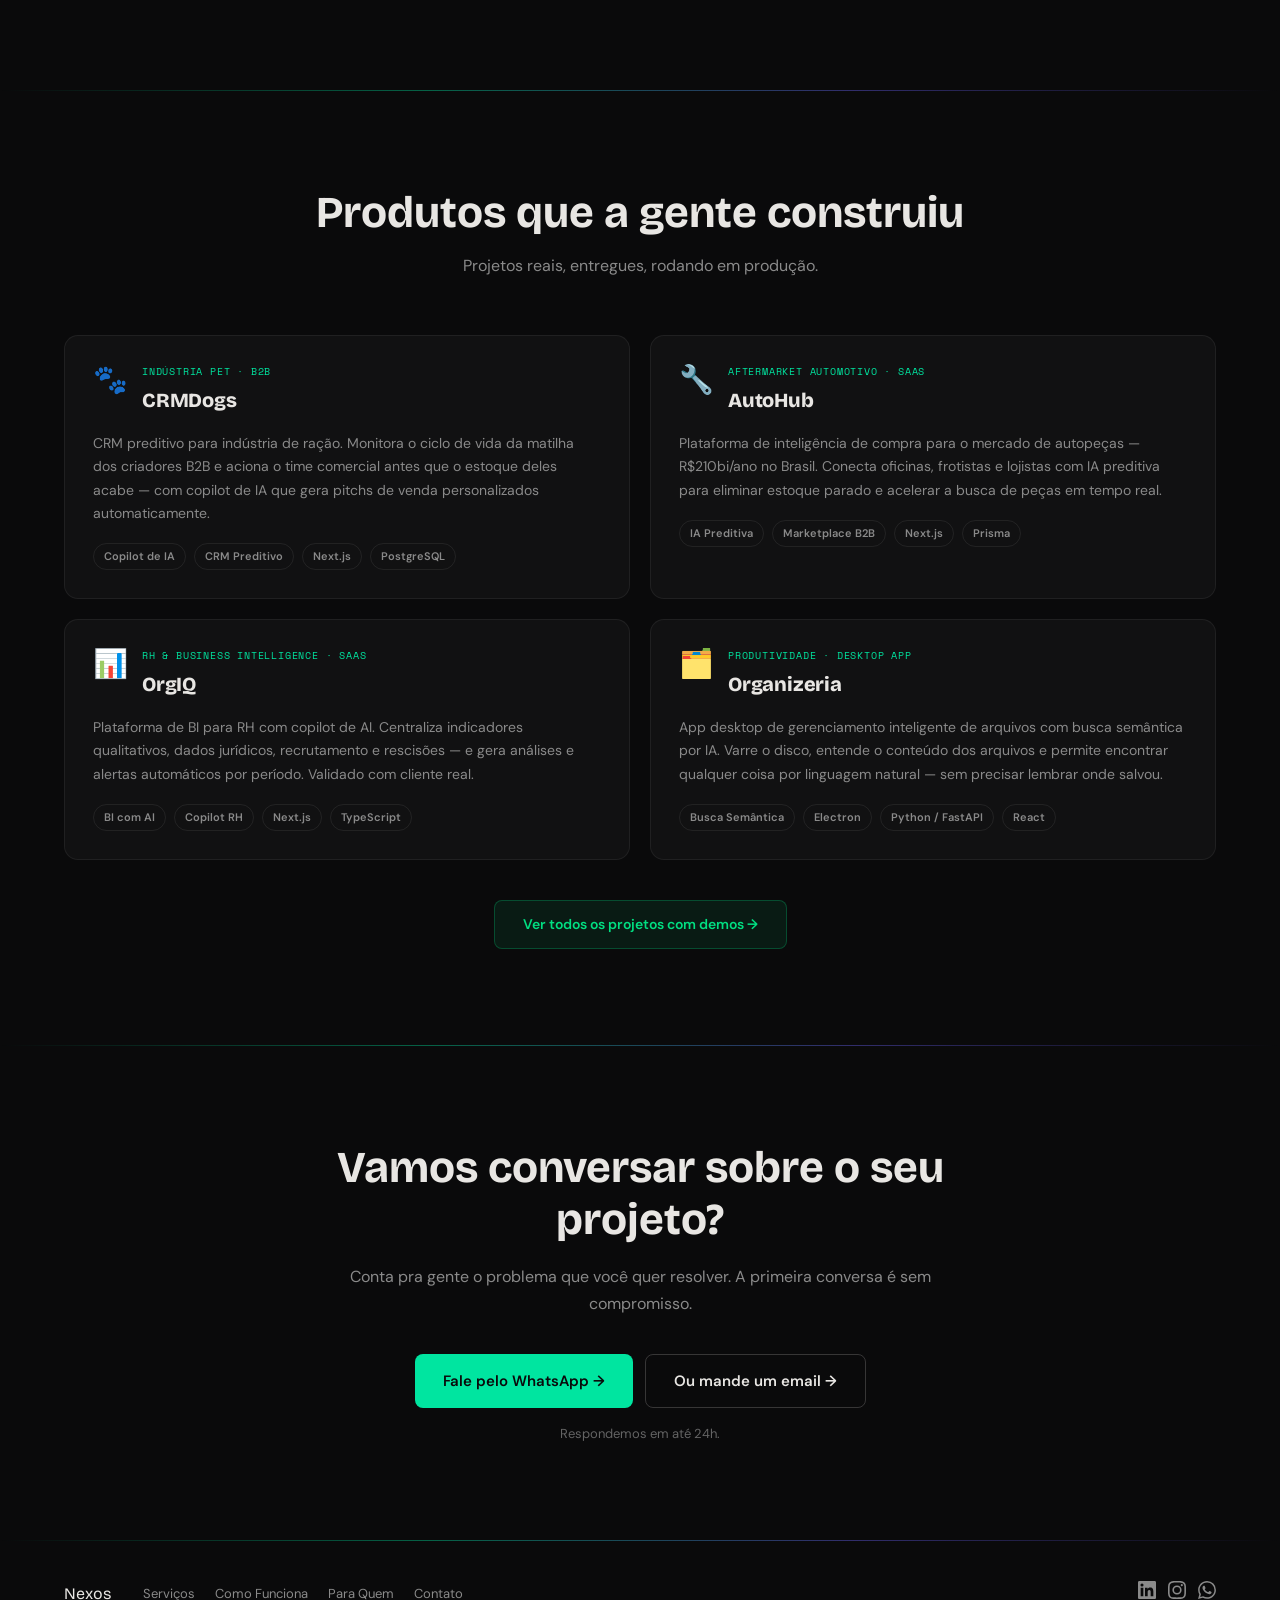
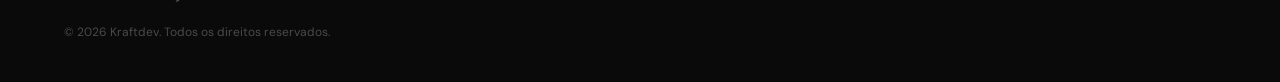
==== commit 50de8b89: "copy: update hero title" ====
--- a/index.html
+++ b/index.html
@@ -13,6 +13,7 @@
     href="https://fonts.googleapis.com/css2?family=Bricolage+Grotesque:opsz,wght@12..96,400;12..96,600;12..96,700;12..96,800&family=DM+Sans:wght@300;400;500;600;700&family=Space+Mono:wght@400;700&display=swap"
     rel="stylesheet" />
   <link rel="stylesheet" href="styles.css" />
+  <link rel="icon" type="image/svg+xml" href="favicon.svg" />
   <noscript>
     <style>
       .reveal {
@@ -44,7 +45,7 @@
     <div class="container hero__inner">
       <div class="hero__content reveal">
         <span class="hero__tag">Consultoria de Produto</span>
-        <h1 class="hero__title">Transformamos problemas de negócio em produtos digitais com inteligência.</h1>
+        <h1 class="hero__title">Transformamos problemas de negócio em produtos digitais.</h1>
         <p class="hero__subtitle">Somos uma consultoria de produto que entende de negócio, projeta a solução e constrói
           — do zero ao deploy.</p>
         <div class="hero__buttons">
@@ -271,7 +272,9 @@
               <h3 class="portfolio-card__name">CRMDogs</h3>
             </div>
           </div>
-          <p class="portfolio-card__desc">CRM preditivo para indústria de ração. Monitora o ciclo de vida da matilha dos criadores B2B e aciona o time comercial antes que o estoque deles acabe — com copilot de IA que gera pitchs de venda personalizados automaticamente.</p>
+          <p class="portfolio-card__desc">CRM preditivo para indústria de ração. Monitora o ciclo de vida da matilha dos
+            criadores B2B e aciona o time comercial antes que o estoque deles acabe — com copilot de IA que gera pitchs
+            de venda personalizados automaticamente.</p>
           <div class="portfolio-card__tags">
             <span>Copilot de IA</span>
             <span>CRM Preditivo</span>
@@ -288,7 +291,9 @@
               <h3 class="portfolio-card__name">AutoHub</h3>
             </div>
           </div>
-          <p class="portfolio-card__desc">Plataforma de inteligência de compra para o mercado de autopeças — R$210bi/ano no Brasil. Conecta oficinas, frotistas e lojistas com IA preditiva para eliminar estoque parado e acelerar a busca de peças em tempo real.</p>
+          <p class="portfolio-card__desc">Plataforma de inteligência de compra para o mercado de autopeças — R$210bi/ano
+            no Brasil. Conecta oficinas, frotistas e lojistas com IA preditiva para eliminar estoque parado e acelerar a
+            busca de peças em tempo real.</p>
           <div class="portfolio-card__tags">
             <span>IA Preditiva</span>
             <span>Marketplace B2B</span>
@@ -305,7 +310,9 @@
               <h3 class="portfolio-card__name">OrgIQ</h3>
             </div>
           </div>
-          <p class="portfolio-card__desc">Plataforma de BI para RH com copilot de AI. Centraliza indicadores qualitativos, dados jurídicos, recrutamento e rescisões — e gera análises e alertas automáticos por período. Validado com cliente real.</p>
+          <p class="portfolio-card__desc">Plataforma de BI para RH com copilot de AI. Centraliza indicadores
+            qualitativos, dados jurídicos, recrutamento e rescisões — e gera análises e alertas automáticos por período.
+            Validado com cliente real.</p>
           <div class="portfolio-card__tags">
             <span>BI com AI</span>
             <span>Copilot RH</span>
@@ -322,7 +329,9 @@
               <h3 class="portfolio-card__name">Organizeria</h3>
             </div>
           </div>
-          <p class="portfolio-card__desc">App desktop de gerenciamento inteligente de arquivos com busca semântica por IA. Varre o disco, entende o conteúdo dos arquivos e permite encontrar qualquer coisa por linguagem natural — sem precisar lembrar onde salvou.</p>
+          <p class="portfolio-card__desc">App desktop de gerenciamento inteligente de arquivos com busca semântica por
+            IA. Varre o disco, entende o conteúdo dos arquivos e permite encontrar qualquer coisa por linguagem natural
+            — sem precisar lembrar onde salvou.</p>
           <div class="portfolio-card__tags">
             <span>Busca Semântica</span>
             <span>Electron</span>
@@ -333,7 +342,10 @@
 
       </div>
       <div style="text-align:center;margin-top:40px;" class="reveal">
-        <a href="portfolio.html" style="display:inline-flex;align-items:center;gap:8px;background:rgba(0,223,130,0.08);border:1px solid rgba(0,223,130,0.25);color:#00DF82;font-size:14px;font-weight:600;padding:12px 28px;border-radius:8px;text-decoration:none;transition:background 0.2s;" onmouseover="this.style.background='rgba(0,223,130,0.15)'" onmouseout="this.style.background='rgba(0,223,130,0.08)'">Ver todos os projetos com demos →</a>
+        <a href="portfolio.html"
+          style="display:inline-flex;align-items:center;gap:8px;background:rgba(0,223,130,0.08);border:1px solid rgba(0,223,130,0.25);color:#00DF82;font-size:14px;font-weight:600;padding:12px 28px;border-radius:8px;text-decoration:none;transition:background 0.2s;"
+          onmouseover="this.style.background='rgba(0,223,130,0.15)'"
+          onmouseout="this.style.background='rgba(0,223,130,0.08)'">Ver todos os projetos com demos →</a>
       </div>
     </div>
   </section>
